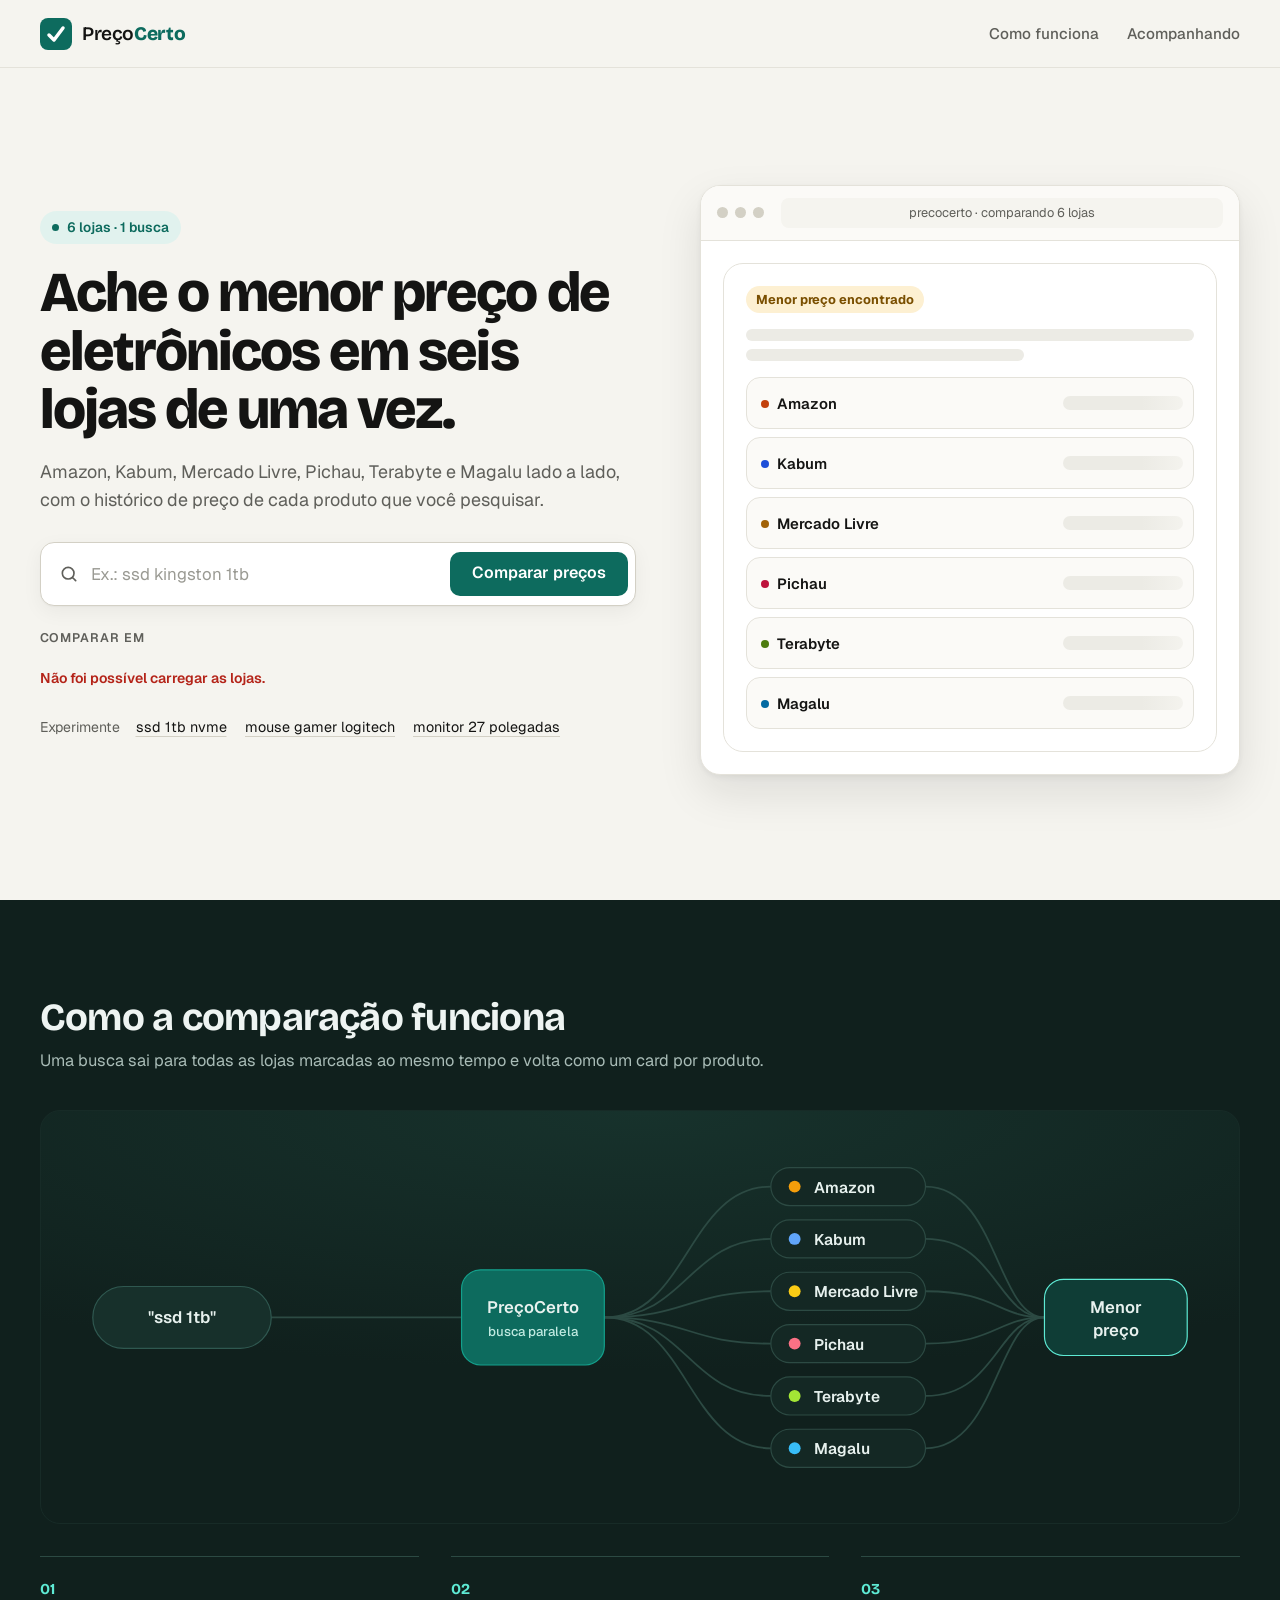
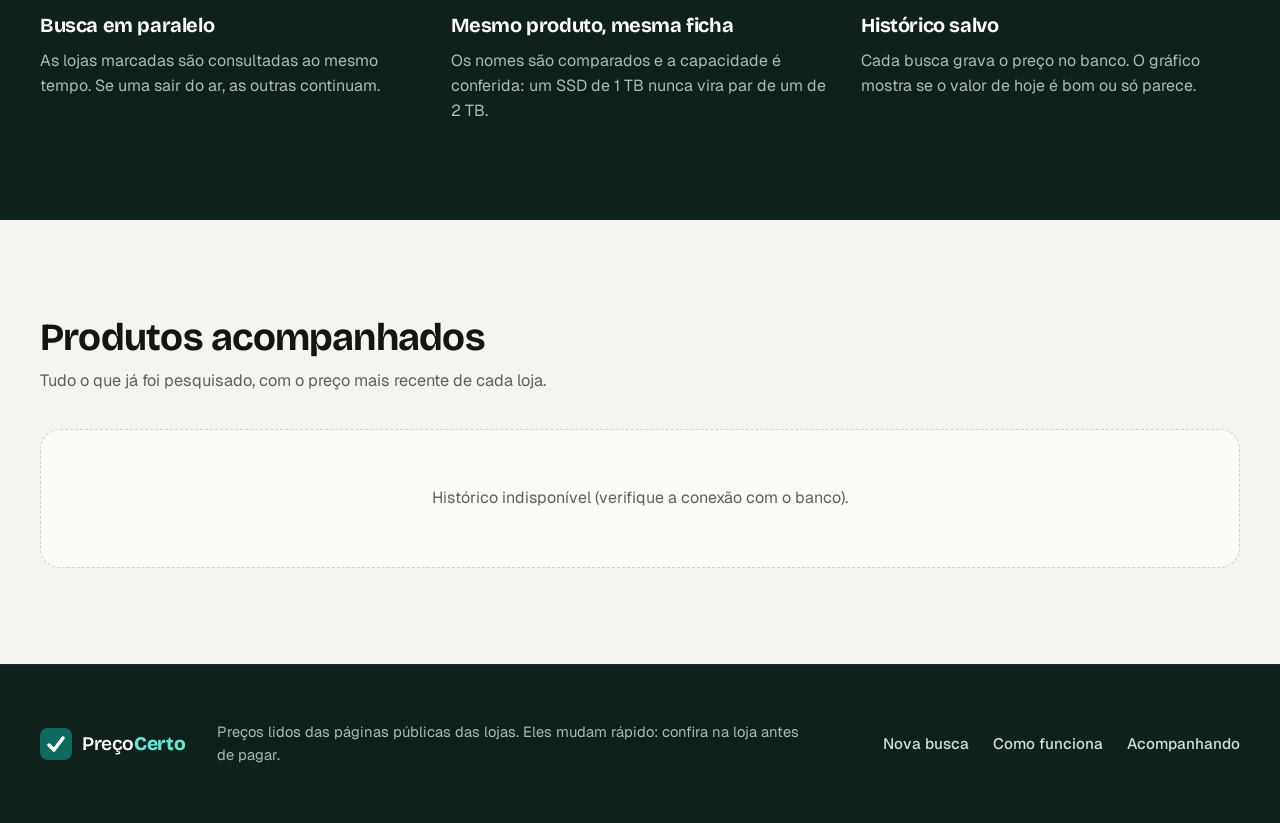
==== site/index.html @ adc8de3c "Comparador de preços Co-Authored-By: Claude Opus 5.5 <noreply@anthropic.com>" ====
<!DOCTYPE html>
<html lang="pt-BR" data-type="software">
<head>
  <meta charset="UTF-8">
  <meta name="viewport" content="width=device-width, initial-scale=1.0">
  <title>PreçoCerto · compare preços em 6 lojas de uma vez</title>
  <meta name="description" content="Busque um eletrônico uma vez e veja o preço na Amazon, Kabum, Mercado Livre, Pichau, Terabyte e Magalu lado a lado, com histórico.">
  <meta name="page-type" content="software">
  <meta name="site-kind" content="software">
  <meta name="theme-color" content="#f5f4ef">
  <meta property="og:title" content="PreçoCerto · compare preços em 6 lojas de uma vez">
  <meta property="og:description" content="Amazon, Kabum, Mercado Livre, Pichau, Terabyte e Magalu lado a lado.">
  <link rel="icon" href="data:image/svg+xml,%3Csvg xmlns='http://www.w3.org/2000/svg' viewBox='0 0 32 32'%3E%3Crect width='32' height='32' rx='8' fill='%230d6b5e'/%3E%3Cpath d='M9 17l5 5 9-12' stroke='white' stroke-width='3.5' fill='none' stroke-linecap='round' stroke-linejoin='round'/%3E%3C/svg%3E">
  <link rel="preconnect" href="https://fonts.googleapis.com">
  <link rel="preconnect" href="https://fonts.gstatic.com" crossorigin>
  <link href="https://fonts.googleapis.com/css2?family=Bricolage+Grotesque:opsz,wght@12..96,600;12..96,700;12..96,800&family=Geist:wght@400;500;600;700&display=swap" rel="stylesheet">
  <link rel="stylesheet" href="style.css">
</head>
<body>
  <a class="pular" href="#busca">Pular para a busca</a>

  <header class="topo">
    <div class="wrap topo__conteudo">
      <a href="/" class="logo" aria-label="PreçoCerto, início">
        <svg class="logo__marca" viewBox="0 0 32 32" aria-hidden="true"><rect width="32" height="32" rx="8"/><path d="M9 17l5 5 9-12"/></svg>
        <span>Preço<strong>Certo</strong></span>
      </a>
      <nav class="topo__nav" aria-label="Principal">
        <a href="#como-funciona">Como funciona</a>
        <a href="#acompanhando">Acompanhando</a>
      </nav>
    </div>
  </header>

  <main>
    <!-- ============================== HERO ============================== -->
    <section class="hero" id="busca" data-enter>
      <div class="wrap hero__grade">
        <div class="hero__texto">
          <p class="hero__tag">6 lojas · 1 busca</p>
          <h1>Ache o menor preço de eletrônicos em seis lojas de uma vez.</h1>
          <p class="hero__sub">
            Amazon, Kabum, Mercado Livre, Pichau, Terabyte e Magalu lado a lado,
            com o histórico de preço de cada produto que você pesquisar.
          </p>

          <form id="form-busca" class="busca" role="search">
            <label for="campo-busca" class="sr">O que você quer comprar?</label>
            <svg class="busca__icone" viewBox="0 0 24 24" aria-hidden="true"><circle cx="11" cy="11" r="7"/><path d="m20 20-3.5-3.5"/></svg>
            <input id="campo-busca" type="search" name="q" placeholder="Ex.: ssd kingston 1tb" minlength="2" required autocomplete="off">
            <button type="submit" class="btn btn--primario">Comparar preços</button>
          </form>

          <fieldset class="lojas">
            <legend>Comparar em <span id="contador-lojas"></span></legend>
            <div id="seletor-lojas" class="lojas__lista"></div>
            <p id="aviso-lojas" class="lojas__aviso" hidden>Escolha pelo menos duas lojas.</p>
          </fieldset>

          <div class="sugestoes" aria-label="Sugestões de busca">
            <span class="sugestoes__rotulo">Experimente</span>
            <button type="button" class="chip">ssd 1tb nvme</button>
            <button type="button" class="chip">mouse gamer logitech</button>
            <button type="button" class="chip">monitor 27 polegadas</button>
          </div>
        </div>

        <!-- A interface real do comparador. Se já houver produtos salvos,
             o app.js troca este exemplo pelo último produto pesquisado. -->
        <div class="janela" aria-hidden="true">
          <div class="janela__barra">
            <span></span><span></span><span></span>
            <p class="janela__url">precocerto · comparando 6 lojas</p>
          </div>
          <div id="vitrine" class="janela__corpo">
            <article class="card card--demo">
              <div class="card__topo"><span class="selo">Menor preço encontrado</span></div>
              <div class="demo-titulo"><i></i><i></i></div>
              <ul class="ofertas">
                <li class="oferta"><span class="loja loja--amazon">Amazon</span><i class="barra"></i></li>
                <li class="oferta"><span class="loja loja--kabum">Kabum</span><i class="barra"></i></li>
                <li class="oferta"><span class="loja loja--mercadolivre">Mercado Livre</span><i class="barra"></i></li>
                <li class="oferta"><span class="loja loja--pichau">Pichau</span><i class="barra"></i></li>
                <li class="oferta"><span class="loja loja--terabyte">Terabyte</span><i class="barra"></i></li>
                <li class="oferta"><span class="loja loja--magalu">Magalu</span><i class="barra"></i></li>
              </ul>
            </article>
          </div>
        </div>
      </div>
    </section>

    <!-- ============================ RESULTADOS =========================== -->
    <section id="resultados" class="secao" hidden>
      <div class="wrap">
        <div class="secao__cabecalho">
          <h2>Resultados da busca</h2>
          <p id="status" class="status" aria-live="polite"></p>
        </div>
        <div id="lista-resultados" class="grade"></div>
      </div>
    </section>

    <!-- =========================== COMO FUNCIONA ========================= -->
    <section id="como-funciona" class="secao secao--escura">
      <div class="wrap">
        <div class="secao__cabecalho">
          <h2>Como a comparação funciona</h2>
          <p class="status">Uma busca sai para todas as lojas marcadas ao mesmo tempo e volta como um card por produto.</p>
        </div>

        <div class="fluxo" aria-hidden="true">
          <svg viewBox="0 0 960 300" class="fluxo__svg">
            <defs>
              <linearGradient id="g-linha" x1="0" x2="1"><stop offset="0" stop-color="#2dd4bf" stop-opacity=".15"/><stop offset="1" stop-color="#2dd4bf" stop-opacity=".6"/></linearGradient>
            </defs>
            <!-- linhas: busca -> motor -> 6 lojas -> resultado -->
            <path class="fluxo__linha" d="M170 150 H330"/>
            <g class="fluxo__ramos">
              <path d="M450 150 C520 150 520 40 590 40"/>
              <path d="M450 150 C520 150 520 84 590 84"/>
              <path d="M450 150 C520 150 520 128 590 128"/>
              <path d="M450 150 C520 150 520 172 590 172"/>
              <path d="M450 150 C520 150 520 216 590 216"/>
              <path d="M450 150 C520 150 520 260 590 260"/>
              <path d="M720 40 C780 40 780 150 820 150"/>
              <path d="M720 84 C780 84 780 150 820 150"/>
              <path d="M720 128 C780 128 780 150 820 150"/>
              <path d="M720 172 C780 172 780 150 820 150"/>
              <path d="M720 216 C780 216 780 150 820 150"/>
              <path d="M720 260 C780 260 780 150 820 150"/>
            </g>
            <g class="fluxo__pulsos">
              <path class="p1" d="M170 150 H330"/>
              <path class="p2" d="M450 150 C520 150 520 40 590 40"/>
              <path class="p3" d="M450 150 C520 150 520 172 590 172"/>
              <path class="p4" d="M450 150 C520 150 520 260 590 260"/>
              <path class="p5" d="M720 128 C780 128 780 150 820 150"/>
              <path class="p6" d="M720 216 C780 216 780 150 820 150"/>
            </g>

            <g class="fluxo__no"><rect x="20" y="124" width="150" height="52" rx="26"/><text x="95" y="155">"ssd 1tb"</text></g>
            <g class="fluxo__no fluxo__no--motor"><rect x="330" y="110" width="120" height="80" rx="16"/><text x="390" y="146">PreçoCerto</text><text x="390" y="166" class="fluxo__mini">busca paralela</text></g>
            <g class="fluxo__loja" style="--c:#f59e0b"><rect x="590" y="24" width="130" height="32" rx="16"/><circle cx="610" cy="40" r="5"/><text x="626" y="45">Amazon</text></g>
            <g class="fluxo__loja" style="--c:#60a5fa"><rect x="590" y="68" width="130" height="32" rx="16"/><circle cx="610" cy="84" r="5"/><text x="626" y="89">Kabum</text></g>
            <g class="fluxo__loja" style="--c:#facc15"><rect x="590" y="112" width="130" height="32" rx="16"/><circle cx="610" cy="128" r="5"/><text x="626" y="133">Mercado Livre</text></g>
            <g class="fluxo__loja" style="--c:#fb7185"><rect x="590" y="156" width="130" height="32" rx="16"/><circle cx="610" cy="172" r="5"/><text x="626" y="177">Pichau</text></g>
            <g class="fluxo__loja" style="--c:#a3e635"><rect x="590" y="200" width="130" height="32" rx="16"/><circle cx="610" cy="216" r="5"/><text x="626" y="221">Terabyte</text></g>
            <g class="fluxo__loja" style="--c:#38bdf8"><rect x="590" y="244" width="130" height="32" rx="16"/><circle cx="610" cy="260" r="5"/><text x="626" y="265">Magalu</text></g>
            <g class="fluxo__no fluxo__no--fim"><rect x="820" y="118" width="120" height="64" rx="16"/><text x="880" y="146">Menor</text><text x="880" y="166">preço</text></g>
          </svg>
        </div>

        <!-- versão vertical do mesmo fluxo, para celular -->
        <div class="fluxo-m" aria-hidden="true">
          <span class="fluxo-m__no">"ssd 1tb"</span>
          <span class="fluxo-m__seta"></span>
          <span class="fluxo-m__no fluxo-m__no--motor">PreçoCerto · busca paralela</span>
          <span class="fluxo-m__seta"></span>
          <div class="fluxo-m__lojas">
            <span style="--c:#f59e0b">Amazon</span><span style="--c:#60a5fa">Kabum</span>
            <span style="--c:#facc15">Mercado Livre</span><span style="--c:#fb7185">Pichau</span>
            <span style="--c:#a3e635">Terabyte</span><span style="--c:#38bdf8">Magalu</span>
          </div>
          <span class="fluxo-m__seta"></span>
          <span class="fluxo-m__no fluxo-m__no--fim">Menor preço</span>
        </div>

        <ol class="passos">
          <li>
            <h3>Busca em paralelo</h3>
            <p>As lojas marcadas são consultadas ao mesmo tempo. Se uma sair do ar, as outras continuam.</p>
          </li>
          <li>
            <h3>Mesmo produto, mesma ficha</h3>
            <p>Os nomes são comparados e a capacidade é conferida: um SSD de 1&nbsp;TB nunca vira par de um de 2&nbsp;TB.</p>
          </li>
          <li>
            <h3>Histórico salvo</h3>
            <p>Cada busca grava o preço no banco. O gráfico mostra se o valor de hoje é bom ou só parece.</p>
          </li>
        </ol>
      </div>
    </section>

    <!-- ============================ ACOMPANHANDO ========================= -->
    <section id="acompanhando" class="secao">
      <div class="wrap">
        <div class="secao__cabecalho">
          <h2>Produtos acompanhados</h2>
          <p class="status">Tudo o que já foi pesquisado, com o preço mais recente de cada loja.</p>
        </div>
        <div id="lista-acompanhando" class="grade"></div>
      </div>
    </section>
  </main>

  <footer class="rodape">
    <div class="wrap rodape__conteudo">
      <a href="/" class="logo logo--claro" aria-label="PreçoCerto, início">
        <svg class="logo__marca" viewBox="0 0 32 32" aria-hidden="true"><rect width="32" height="32" rx="8"/><path d="M9 17l5 5 9-12"/></svg>
        <span>Preço<strong>Certo</strong></span>
      </a>
      <p>Preços lidos das páginas públicas das lojas. Eles mudam rápido: confira na loja antes de pagar.</p>
      <nav class="rodape__links" aria-label="Rodapé">
        <a href="#busca">Nova busca</a>
        <a href="#como-funciona">Como funciona</a>
        <a href="#acompanhando">Acompanhando</a>
      </nav>
    </div>
  </footer>

  <dialog id="modal-historico" class="modal" aria-labelledby="modal-titulo">
    <div class="modal__cabecalho">
      <h2 id="modal-titulo">Histórico de preços</h2>
      <button class="modal__fechar" aria-label="Fechar histórico" data-fechar>×</button>
    </div>
    <div id="grafico" class="grafico"></div>
  </dialog>

  <script src="app.js"></script>
</body>
</html>
---- site/style.css ----
/* =====================================================================
   PreçoCerto · estilos
   Tipo: software · fundo claro quente, uma faixa escura, raio suave
   ===================================================================== */
:root {
  --fundo: #f5f4ef;
  --superficie: #ffffff;
  --superficie-2: #fbfaf7;
  --texto: #141413;
  --texto-suave: #5f5f5a;
  --borda: #e4e2da;
  --borda-forte: #d3d0c5;

  --primaria: #0d6b5e;
  --primaria-escura: #09534a;
  --primaria-clara: #e1f2ee;
  --escuro: #10201d;
  --escuro-2: #172b27;

  /* cor de cada loja (bolinha, gráfico e seletor) */
  --amazon: #c2410c;
  --kabum: #1d4ed8;
  --mercadolivre: #a16207;
  --pichau: #be123c;
  --terabyte: #4d7c0f;
  --magalu: #0369a1;

  --fonte-titulo: "Bricolage Grotesque", "Geist", system-ui, sans-serif;
  --fonte: "Geist", system-ui, -apple-system, "Segoe UI", sans-serif;

  --r-sm: 10px;
  --r: 14px;
  --r-lg: 20px;
  --sombra: 0 1px 2px rgba(20, 20, 19, .04), 0 6px 20px rgba(20, 20, 19, .05);
  --sombra-alta: 0 2px 6px rgba(20, 20, 19, .06), 0 18px 44px rgba(20, 20, 19, .10);
  --topo: 68px;
  --curva: cubic-bezier(.2, .7, .2, 1);
}

*, *::before, *::after { box-sizing: border-box; }
html { scroll-behavior: smooth; scroll-padding-top: calc(var(--topo) + 16px); }
body {
  margin: 0;
  font-family: var(--fonte);
  font-size: 16px;
  line-height: 1.55;
  background: var(--fundo);
  color: var(--texto);
  -webkit-font-smoothing: antialiased;
}
a { color: inherit; }
h1, h2, h3 { font-family: var(--fonte-titulo); letter-spacing: -.02em; margin: 0; }
.wrap { width: min(1200px, 100% - 48px); margin-inline: auto; }
.sr { position: absolute; width: 1px; height: 1px; overflow: hidden; clip: rect(0 0 0 0); white-space: nowrap; }

.pular {
  position: fixed; left: 16px; top: 12px; z-index: 50; transform: translateY(-200%); transition: transform .2s;
  padding: 10px 16px; border-radius: var(--r-sm);
  background: var(--texto); color: #fff; font-weight: 600; text-decoration: none;
}
.pular:focus-visible { transform: none; }
:focus-visible { outline: 3px solid color-mix(in srgb, var(--primaria) 45%, transparent); outline-offset: 3px; }

/* ================================ Topo ================================ */
.topo {
  position: sticky; top: 0; z-index: 20; height: var(--topo);
  background: color-mix(in srgb, var(--fundo) 86%, transparent);
  backdrop-filter: saturate(1.4) blur(12px);
  border-bottom: 1px solid var(--borda);
}
.topo__conteudo { display: flex; align-items: center; justify-content: space-between; height: 100%; }
.logo { display: inline-flex; align-items: center; gap: 10px; text-decoration: none; font-family: var(--fonte-titulo); font-size: 1.2rem; font-weight: 600; letter-spacing: -.02em; }
.logo strong { color: var(--primaria); font-weight: 800; }
.logo__marca { width: 32px; height: 32px; }
.logo__marca rect { fill: var(--primaria); }
.logo__marca path { fill: none; stroke: #fff; stroke-width: 3.5; stroke-linecap: round; stroke-linejoin: round; }
.logo--claro strong { color: #5eead4; }

.topo__nav { display: flex; gap: 28px; }
.topo__nav a, .rodape__links a {
  position: relative; text-decoration: none; font-weight: 500; font-size: .95rem; color: var(--texto-suave);
  padding: 10px 0; transition: color .2s;
}
.topo__nav a::after, .rodape__links a::after {
  content: ""; position: absolute; left: 0; right: 0; bottom: 4px; height: 1.5px;
  background: currentColor; transform: scaleX(0); transform-origin: left; transition: transform .25s var(--curva);
}
.topo__nav a:hover, .rodape__links a:hover { color: var(--texto); }
.topo__nav a:hover::after, .rodape__links a:hover::after { transform: scaleX(1); }

/* ================================ Hero ================================ */
.hero {
  min-height: calc(100svh - var(--topo));
  display: flex; align-items: center;
  padding: 48px 0 56px;
}
.hero__grade { display: grid; grid-template-columns: 1.05fr .95fr; gap: 64px; align-items: center; }
.hero__tag {
  display: inline-flex; align-items: center; gap: 8px; margin: 0 0 20px;
  padding: 6px 12px; border-radius: 999px;
  background: var(--primaria-clara); color: var(--primaria);
  font-weight: 600; font-size: .85rem;
}
.hero__tag::before { content: ""; width: 7px; height: 7px; border-radius: 50%; background: currentColor; }
.hero h1 { font-size: clamp(2.3rem, 4.4vw, 3.7rem); line-height: 1.04; font-weight: 800; letter-spacing: -.035em; }
.hero__sub { margin: 18px 0 28px; max-width: 34em; font-size: 1.12rem; color: var(--texto-suave); }

/* entrada única ao carregar */
[data-enter] .hero__texto > *, [data-enter] .janela {
  animation: entrar .7s var(--curva) both;
}
[data-enter] .hero__texto > :nth-child(2) { animation-delay: .06s; }
[data-enter] .hero__texto > :nth-child(3) { animation-delay: .12s; }
[data-enter] .hero__texto > :nth-child(4) { animation-delay: .18s; }
[data-enter] .hero__texto > :nth-child(5) { animation-delay: .24s; }
[data-enter] .hero__texto > :nth-child(6) { animation-delay: .30s; }
[data-enter] .janela { animation-delay: .2s; animation-duration: .9s; }
@keyframes entrar { from { opacity: 0; transform: translateY(14px); } }

/* ================================ Busca =============================== */
.busca {
  display: flex; align-items: center; gap: 8px;
  padding: 7px 7px 7px 18px;
  background: var(--superficie);
  border: 1px solid var(--borda-forte); border-radius: var(--r);
  box-shadow: var(--sombra);
  transition: border-color .2s, box-shadow .2s;
}
.busca:focus-within { border-color: var(--primaria); box-shadow: 0 0 0 4px var(--primaria-clara), var(--sombra); }
.busca__icone { width: 20px; height: 20px; flex: none; fill: none; stroke: var(--texto-suave); stroke-width: 2; stroke-linecap: round; }
.busca input { flex: 1; min-width: 0; border: 0; outline: 0; background: transparent; font: inherit; font-size: 1.05rem; padding: 11px 4px; color: var(--texto); }
.busca input::placeholder { color: #9a9a93; }

/* ============================ Seletor de lojas ======================== */
.lojas { border: 0; margin: 22px 0 0; padding: 0; }
.lojas legend { padding: 0; margin-bottom: 10px; font-size: .78rem; font-weight: 600; letter-spacing: .08em; text-transform: uppercase; color: var(--texto-suave); }
.lojas__lista { display: flex; flex-wrap: wrap; gap: 8px; }
.lojas__aviso { margin: 10px 0 0; color: #b42318; font-size: .88rem; font-weight: 600; }

.loja--amazon, .opcao-loja--amazon { --cor: var(--amazon); }
.loja--kabum, .opcao-loja--kabum { --cor: var(--kabum); }
.loja--mercadolivre, .opcao-loja--mercadolivre { --cor: var(--mercadolivre); }
.loja--pichau, .opcao-loja--pichau { --cor: var(--pichau); }
.loja--terabyte, .opcao-loja--terabyte { --cor: var(--terabyte); }
.loja--magalu, .opcao-loja--magalu { --cor: var(--magalu); }

.opcao-loja { position: relative; }
.opcao-loja input { position: absolute; opacity: 0; pointer-events: none; }
.opcao-loja span {
  display: inline-flex; align-items: center; gap: 8px; min-height: 44px; cursor: pointer; user-select: none;
  padding: 0 14px; border-radius: 999px;
  background: var(--superficie); border: 1.5px solid var(--borda);
  font-weight: 600; font-size: .92rem; color: var(--texto-suave);
  transition: border-color .15s, color .15s, transform .15s var(--curva);
}
.opcao-loja span::before {
  content: ""; width: 10px; height: 10px; border-radius: 50%;
  border: 2px solid var(--cor); transition: background .15s;
}
.opcao-loja span:hover { border-color: var(--cor); transform: translateY(-1px); }
.opcao-loja span:active { transform: scale(.97); }
.opcao-loja input:checked + span { border-color: var(--cor); color: var(--texto); }
.opcao-loja input:checked + span::before { background: var(--cor); }
.opcao-loja input:focus-visible + span { outline: 3px solid color-mix(in srgb, var(--cor) 35%, transparent); outline-offset: 2px; }

.sugestoes { display: flex; flex-wrap: wrap; align-items: center; gap: 4px 14px; margin-top: 16px; }
.sugestoes__rotulo { font-size: .88rem; color: var(--texto-suave); }
.chip {
  font: inherit; font-size: .9rem; cursor: pointer; min-height: 44px; padding: 0 2px;
  border: 0; background: none; color: var(--texto);
  text-decoration: underline; text-decoration-color: var(--borda-forte); text-underline-offset: 4px;
  transition: text-decoration-color .2s, color .2s;
}
.chip:hover { color: var(--primaria); text-decoration-color: currentColor; }

/* =============================== Janela =============================== */
.janela {
  background: var(--superficie);
  border: 1px solid var(--borda); border-radius: var(--r-lg);
  box-shadow: var(--sombra-alta);
  overflow: hidden;
}
.janela__barra {
  display: flex; align-items: center; gap: 7px; padding: 12px 16px;
  border-bottom: 1px solid var(--borda); background: var(--superficie-2);
}
.janela__barra > span { width: 11px; height: 11px; border-radius: 50%; background: var(--borda-forte); }
.janela__url {
  margin: 0 0 0 10px; flex: 1; text-align: center; font-size: .8rem; color: var(--texto-suave);
  padding: 5px 10px; border-radius: 8px; background: var(--fundo);
}
.janela__corpo { padding: 22px; }
.janela__corpo .card { box-shadow: none; border-color: var(--borda); animation: none; }
.janela__corpo .card:hover { transform: none; box-shadow: none; }

/* card de exemplo: barras no lugar dos preços, destaque passeando */
.demo-titulo { display: grid; gap: 8px; }
.demo-titulo i { display: block; height: 12px; border-radius: 6px; background: #ecebe5; }
.demo-titulo i:last-child { width: 62%; }
.card--demo .oferta { grid-template-columns: 1fr 120px; min-height: 52px; animation: destaque 3.6s infinite; }
.card--demo .barra { display: block; height: 14px; border-radius: 7px; background: linear-gradient(90deg, #ecebe5 30%, #f6f5f0 50%, #ecebe5 70%); background-size: 220% 100%; animation: brilho 1.8s linear infinite; }
.card--demo .oferta:nth-child(1) { animation-delay: 0s; }
.card--demo .oferta:nth-child(2) { animation-delay: .6s; }
.card--demo .oferta:nth-child(3) { animation-delay: 1.2s; }
.card--demo .oferta:nth-child(4) { animation-delay: 1.8s; }
.card--demo .oferta:nth-child(5) { animation-delay: 2.4s; }
.card--demo .oferta:nth-child(6) { animation-delay: 3s; }
@keyframes destaque {
  0%, 12% { border-color: var(--primaria); background: var(--primaria-clara); }
  20%, 100% { border-color: var(--borda); background: var(--superficie-2); }
}

/* ================================ Botões ============================== */
.btn {
  display: inline-flex; align-items: center; justify-content: center; gap: 6px; min-height: 44px;
  font: inherit; font-weight: 600; cursor: pointer; text-decoration: none; white-space: nowrap;
  border: 0; border-radius: var(--r-sm);
  transition: background .18s, transform .18s var(--curva), box-shadow .18s;
}
.btn:hover { transform: translateY(-1px); }
.btn:active { transform: translateY(0) scale(.97); }
.btn--primario { background: var(--primaria); color: #fff; padding: 0 22px; }
.btn--primario:hover { background: var(--primaria-escura); box-shadow: 0 6px 16px color-mix(in srgb, var(--primaria) 30%, transparent); }
.btn--primario:disabled { opacity: .65; cursor: wait; transform: none; }
.btn--comprar { padding: 0 16px; font-size: .9rem; background: var(--texto); color: #fff; }
.btn--comprar:hover { background: #33332f; }
.btn--secundario { padding: 0 16px; font-size: .9rem; background: transparent; color: var(--texto); border: 1px solid var(--borda-forte); }
.btn--secundario:hover { border-color: var(--texto); }

/* ================================ Seções ============================== */
.secao { padding: 96px 0; }
.secao__cabecalho { margin-bottom: 36px; max-width: 46em; }
.secao h2 { font-size: clamp(1.8rem, 3vw, 2.5rem); line-height: 1.1; font-weight: 700; }
.status { margin: 10px 0 0; color: var(--texto-suave); font-size: 1.02rem; }
.grade { display: grid; grid-template-columns: repeat(3, minmax(0, 1fr)); gap: 20px; }

/* ============================ Faixa escura ============================ */
.secao--escura { background: var(--escuro); color: #eef4f2; }
.secao--escura .status { color: #a9bcb7; }

.fluxo {
  border: 1px solid var(--escuro-2); border-radius: var(--r-lg);
  background: radial-gradient(120% 90% at 50% 0%, #17322c 0%, var(--escuro) 70%);
  padding: 28px;
}
.fluxo__svg { display: block; width: 100%; height: auto; }
.fluxo__svg text { font-family: var(--fonte); font-size: 14px; font-weight: 600; fill: #e7f1ee; text-anchor: middle; }
.fluxo__linha, .fluxo__ramos path { fill: none; stroke: #2c4a43; stroke-width: 1.5; }
.fluxo__pulsos path {
  fill: none; stroke: #5eead4; stroke-width: 2.5; stroke-linecap: round;
  stroke-dasharray: 18 400; stroke-dashoffset: 18; animation: pulso 3s linear infinite;
}
.fluxo__pulsos .p2 { animation-delay: .5s; } .fluxo__pulsos .p3 { animation-delay: .9s; }
.fluxo__pulsos .p4 { animation-delay: 1.3s; } .fluxo__pulsos .p5 { animation-delay: 1.8s; }
.fluxo__pulsos .p6 { animation-delay: 2.2s; }
@keyframes pulso { to { stroke-dashoffset: -400; } }
.fluxo__no rect { fill: #17302b; stroke: #2f5850; }
.fluxo__no--motor rect { fill: var(--primaria); stroke: #14a08c; }
.fluxo__no--fim rect { fill: #0f3d36; stroke: #5eead4; }
.fluxo__mini { font-size: 11px !important; font-weight: 500 !important; fill: #bfe9e0 !important; }
.fluxo__loja rect { fill: #142824; stroke: #2c4a43; }
.fluxo__loja circle { fill: var(--c); }
.fluxo__loja text { text-anchor: start; font-size: 13px; }

.passos { list-style: none; margin: 32px 0 0; padding: 0; display: grid; grid-template-columns: repeat(3, 1fr); gap: 32px; counter-reset: passo; }
.passos li { counter-increment: passo; border-top: 1px solid #2c4a43; padding-top: 20px; }
.passos li::before { content: "0" counter(passo); font-family: var(--fonte-titulo); font-weight: 700; color: #5eead4; font-size: .95rem; }
.passos h3 { font-size: 1.25rem; margin: 8px 0 8px; color: #fff; }
.passos p { margin: 0; color: #a9bcb7; }

.fluxo-m { display: none; }
.fluxo-m__no {
  display: block; text-align: center; padding: 12px 16px; border-radius: 999px;
  background: #17302b; border: 1px solid #2f5850; color: #e7f1ee; font-weight: 600;
}
.fluxo-m__no--motor { border-radius: var(--r); background: var(--primaria); border-color: #14a08c; }
.fluxo-m__no--fim { border-color: #5eead4; background: #0f3d36; }
.fluxo-m__seta { position: relative; display: block; height: 28px; overflow: hidden; }
.fluxo-m__seta::before { content: ""; position: absolute; left: 50%; top: 0; bottom: 0; width: 1.5px; background: #2c4a43; }
.fluxo-m__seta::after {
  content: ""; position: absolute; left: calc(50% - 1px); top: -10px; width: 3.5px; height: 10px; border-radius: 2px;
  background: #5eead4; animation: desce 1.6s linear infinite;
}
@keyframes desce { to { transform: translateY(40px); } }
.fluxo-m__lojas { display: grid; grid-template-columns: 1fr 1fr; gap: 8px; }
.fluxo-m__lojas span {
  display: flex; align-items: center; gap: 8px; padding: 9px 12px; border-radius: 999px;
  background: #142824; border: 1px solid #2c4a43; color: #e7f1ee; font-size: .88rem; font-weight: 600;
}
.fluxo-m__lojas span::before { content: ""; width: 8px; height: 8px; border-radius: 50%; background: var(--c); }

/* ================================ Card ================================ */
.card {
  display: flex; flex-direction: column; gap: 16px;
  padding: 22px; border-radius: var(--r-lg);
  background: var(--superficie); border: 1px solid var(--borda);
  box-shadow: var(--sombra);
  transition: box-shadow .25s var(--curva), transform .25s var(--curva);
}
.grade .card:hover { box-shadow: var(--sombra-alta); transform: translateY(-2px); }

.card__topo { display: flex; justify-content: space-between; align-items: center; gap: 8px; min-height: 26px; }
.selo { padding: 4px 10px; border-radius: 999px; background: #fdf0d2; color: #7a4f00; font-size: .8rem; font-weight: 700; white-space: nowrap; }
.selo--igual { background: #efeee9; color: var(--texto-suave); }
.similar { font-size: .78rem; color: var(--texto-suave); text-align: right; }

.card__titulo {
  margin: 0; font-family: var(--fonte); font-size: 1.05rem; font-weight: 600; line-height: 1.4; letter-spacing: -.01em;
  display: -webkit-box; -webkit-line-clamp: 2; -webkit-box-orient: vertical; overflow: hidden;
}

.ofertas { list-style: none; margin: 0; padding: 0; display: grid; gap: 8px; }
.oferta {
  display: grid; grid-template-columns: 1fr auto auto; align-items: center; gap: 12px;
  padding: 10px 10px 10px 14px; border-radius: var(--r);
  border: 1px solid var(--borda); background: var(--superficie-2);
  transition: border-color .2s;
}
.oferta:hover { border-color: var(--borda-forte); }
.oferta--melhor { border-color: var(--primaria); background: var(--primaria-clara); }
.oferta--melhor .btn--comprar { background: var(--primaria); }
.oferta--melhor .btn--comprar:hover { background: var(--primaria-escura); }

.loja { display: flex; flex-direction: column; font-weight: 600; font-size: .93rem; color: var(--texto); line-height: 1.3; }
.loja::before { content: none; }
.loja { padding-left: 16px; position: relative; }
.loja::after {
  content: ""; position: absolute; left: 0; top: .42em; width: 8px; height: 8px; border-radius: 50%;
  background: var(--cor, var(--texto-suave));
}
.loja small { color: var(--texto-suave); font-weight: 500; font-size: .76rem; }

.preco { font-size: 1.12rem; font-weight: 700; letter-spacing: -.02em; white-space: nowrap; font-variant-numeric: tabular-nums; }

.card__rodape { display: flex; justify-content: space-between; align-items: center; gap: 12px; margin-top: auto; }
.minimo { font-size: .85rem; color: var(--texto-suave); }

/* ============================ Carregamento ============================ */
.esqueleto { height: 300px; border-radius: var(--r-lg); background: linear-gradient(90deg, #ebeae4 25%, #f4f3ee 50%, #ebeae4 75%); background-size: 200% 100%; animation: brilho 1.4s infinite linear; }
.vazio {
  grid-column: 1 / -1; text-align: center; padding: 56px 24px;
  border: 1px dashed var(--borda-forte); border-radius: var(--r-lg); color: var(--texto-suave);
  background: var(--superficie-2);
}
@keyframes brilho { from { background-position: 100% 0; } to { background-position: -100% 0; } }

/* ================================ Modal =============================== */
.modal { width: min(680px, 100% - 32px); padding: 24px; border: 0; border-radius: var(--r-lg); box-shadow: var(--sombra-alta); }
.modal::backdrop { background: rgba(16, 32, 29, .5); backdrop-filter: blur(3px); }
.modal__cabecalho { display: flex; justify-content: space-between; align-items: start; gap: 16px; margin-bottom: 14px; }
.modal h2 { font-family: var(--fonte); font-size: 1.05rem; font-weight: 600; letter-spacing: -.01em; }
.modal__fechar { border: 0; background: #efeee9; width: 44px; height: 44px; border-radius: 50%; font-size: 1.4rem; cursor: pointer; flex: none; transition: background .2s; }
.modal__fechar:hover { background: #e2e0d8; }
.grafico svg { width: 100%; height: auto; display: block; }
.grafico .eixo { font-size: 11px; fill: var(--texto-suave); font-family: var(--fonte); }
.grafico .grade-linha { stroke: var(--borda); }
.legenda { display: flex; flex-wrap: wrap; gap: 6px 18px; margin-top: 10px; font-size: .88rem; font-weight: 600; }

/* =============================== Rodapé =============================== */
.rodape { background: var(--escuro); color: #a9bcb7; padding: 56px 0; border-top: 1px solid var(--escuro-2); }
.rodape__conteudo { display: grid; grid-template-columns: auto 1fr auto; align-items: center; gap: 32px; }
.rodape .logo { color: #fff; }
.rodape p { margin: 0; font-size: .92rem; max-width: 40em; }
.rodape__links { display: flex; gap: 24px; }
.rodape__links a { color: #cfe0db; }
.rodape__links a:hover { color: #fff; }

/* ============================= Responsivo ============================= */
@media (max-width: 1080px) {
  .hero__grade { gap: 40px; }
  .grade { grid-template-columns: repeat(2, minmax(0, 1fr)); }
}
@media (max-width: 900px) {
  .hero { min-height: auto; padding: 40px 0 64px; }
  .hero__grade { grid-template-columns: 1fr; }
  .rodape__conteudo { grid-template-columns: 1fr; gap: 18px; }
  .passos { grid-template-columns: 1fr; gap: 20px; }
}
@media (max-width: 640px) {
  .wrap { width: calc(100% - 32px); }
  .topo__nav { display: none; }
  .secao { padding: 64px 0; }
  .busca { flex-wrap: wrap; padding: 6px 6px 6px 14px; }
  .busca input { flex-basis: calc(100% - 40px); }
  .busca .btn { width: 100%; }
  .grade { grid-template-columns: 1fr; }
  .oferta { grid-template-columns: 1fr auto; }
  .oferta .btn--comprar { grid-column: 1 / -1; }
  .card--demo .oferta { grid-template-columns: 1fr 90px; }
  .fluxo { display: none; }
  .fluxo-m { display: block; }
  /* no topo, a janela mostra só as 3 lojas mais baratas, com botão na linha */
  .janela__corpo { padding: 14px; }
  .janela .oferta:nth-child(n+4) { display: none; }
  .janela .oferta { grid-template-columns: 1fr auto auto; }
  .janela .oferta .btn--comprar { grid-column: auto; padding: 0 12px; }
  .janela .similar { display: none; }
  .janela .card { padding: 16px; }
  .janela .oferta { gap: 8px; padding-left: 12px; }
  .janela .preco { font-size: 1rem; }
  .rodape__links { flex-wrap: wrap; gap: 4px 20px; }
}

/* Movimento reduzido: tudo parado, nada escondido */
@media (prefers-reduced-motion: reduce) {
  *, *::before, *::after { animation: none !important; transition: none !important; scroll-behavior: auto !important; }
}

/* telas bem estreitas: na janela do topo o botão desce para a linha de baixo */
@media (max-width: 380px) {
  .janela .oferta { grid-template-columns: 1fr auto; }
  .janela .oferta .btn--comprar { grid-column: 1 / -1; }
}
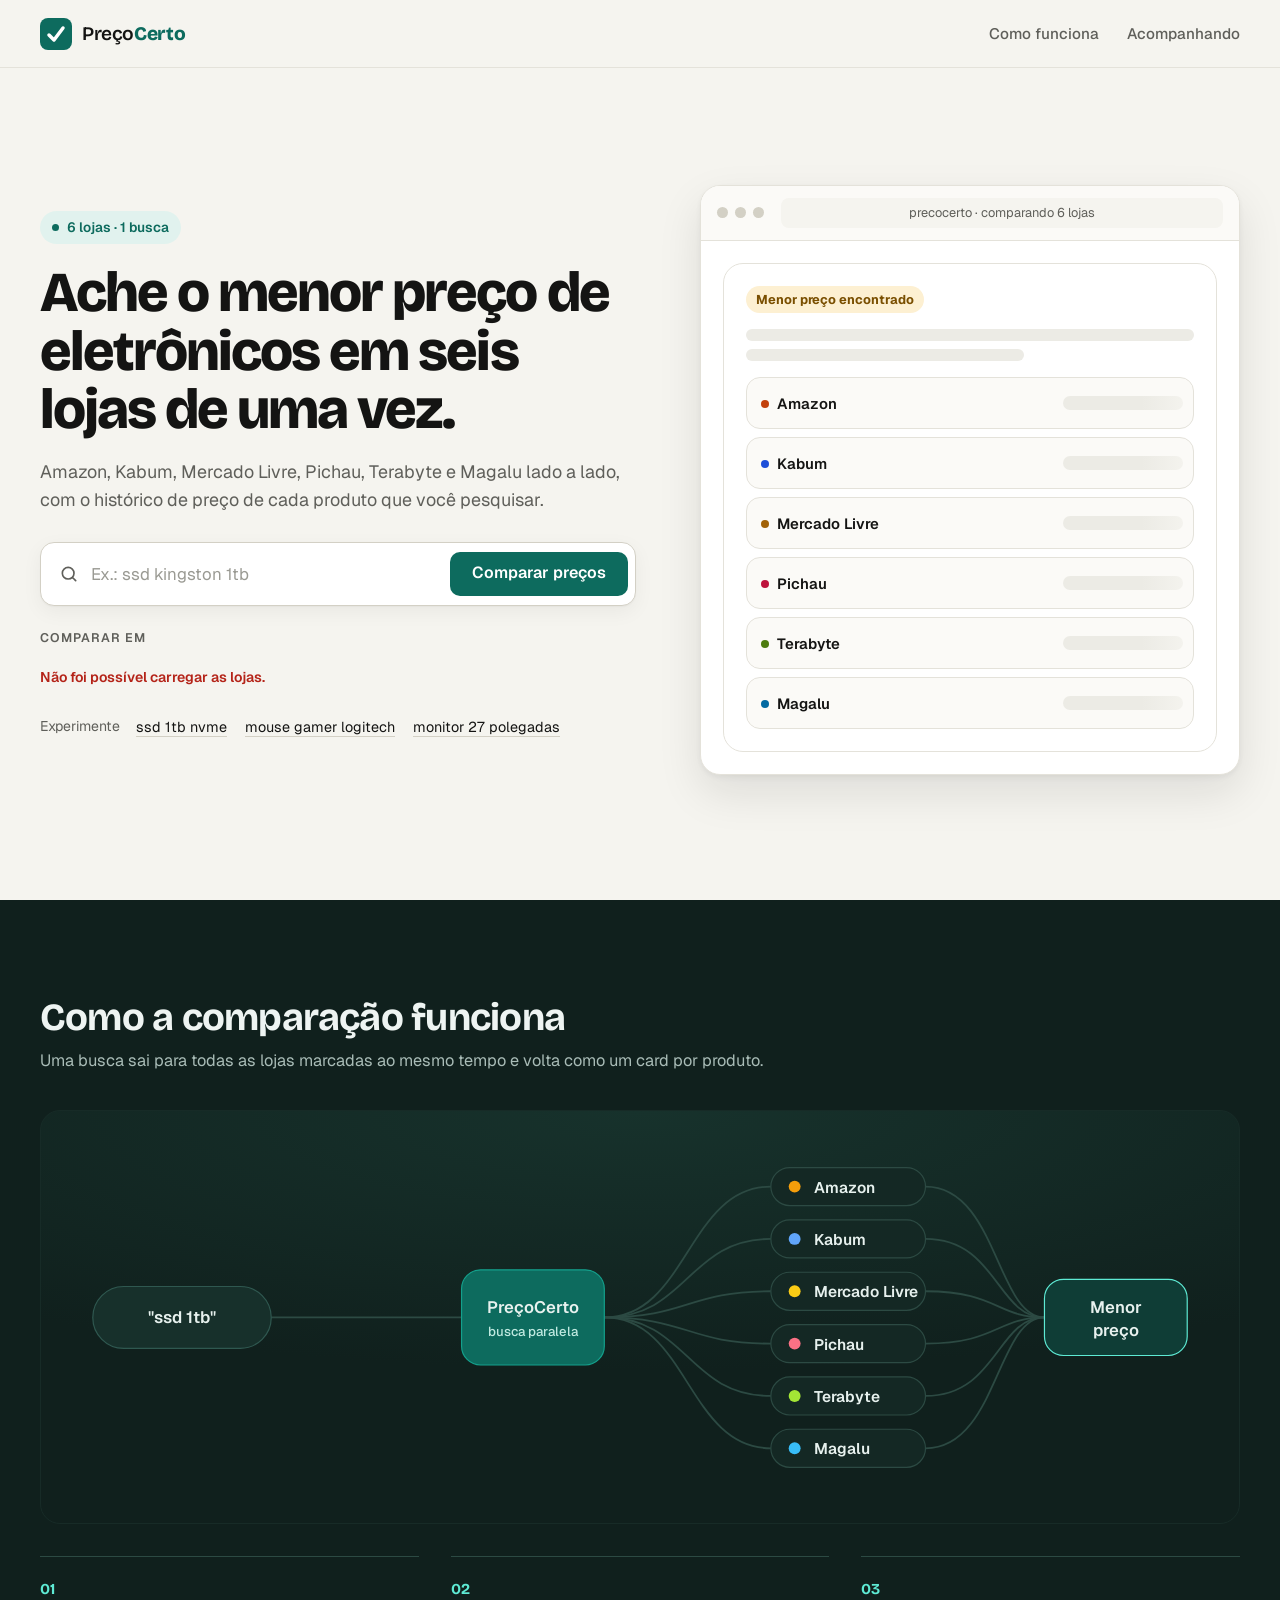
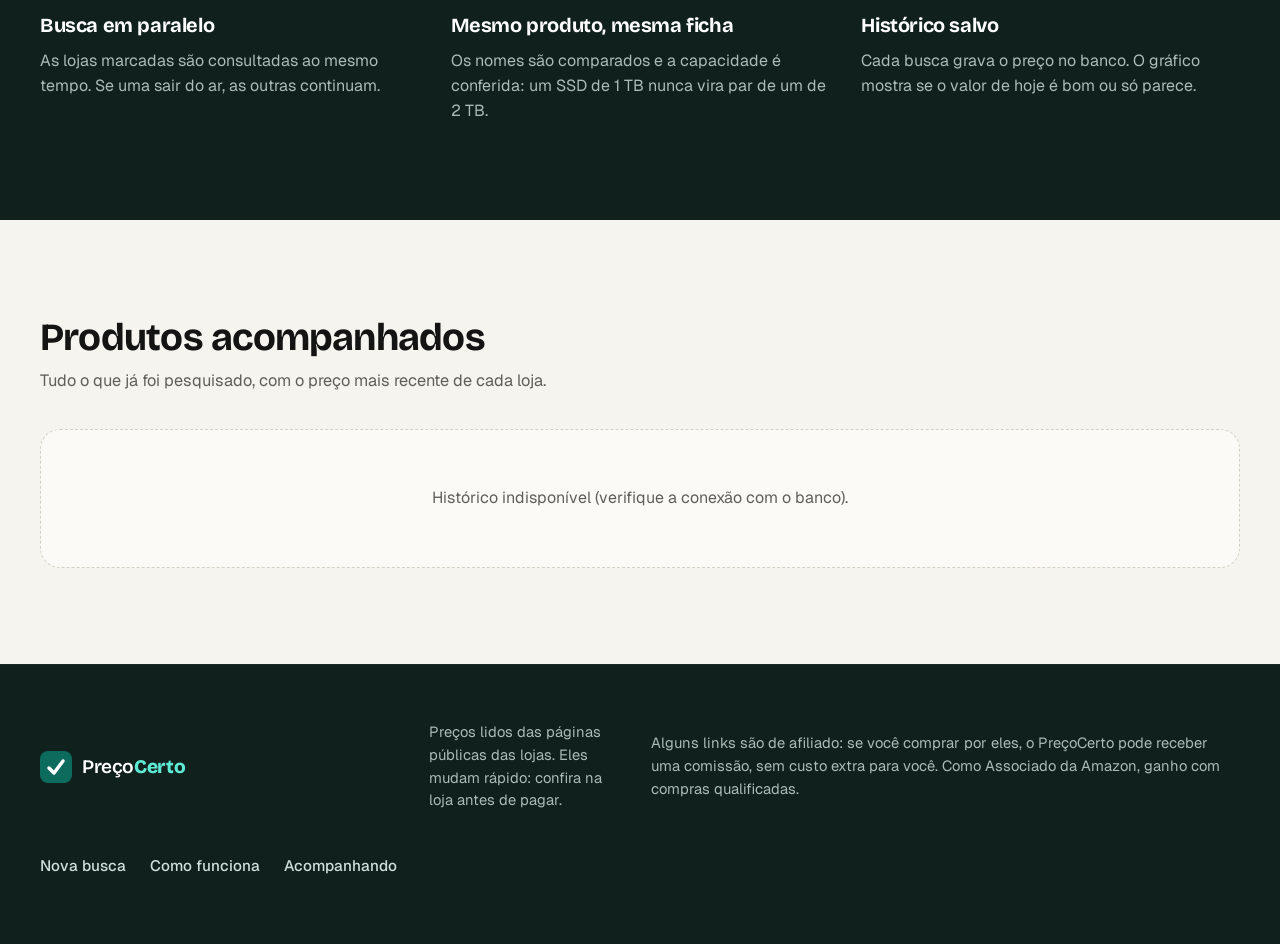
==== commit 9fa71d6e: "Links da Amazon com ID de Associado (AMAZON_TAG) e aviso de afiliado Co-Authored-By: Claude Opus 5.5" ====
--- a/site/index.html
+++ b/site/index.html
@@ -202,6 +202,7 @@
         <span>Preço<strong>Certo</strong></span>
       </a>
       <p>Preços lidos das páginas públicas das lojas. Eles mudam rápido: confira na loja antes de pagar.</p>
+      <p>Alguns links são de afiliado: se você comprar por eles, o PreçoCerto pode receber uma comissão, sem custo extra para você. Como Associado da Amazon, ganho com compras qualificadas.</p>
       <nav class="rodape__links" aria-label="Rodapé">
         <a href="#busca">Nova busca</a>
         <a href="#como-funciona">Como funciona</a>
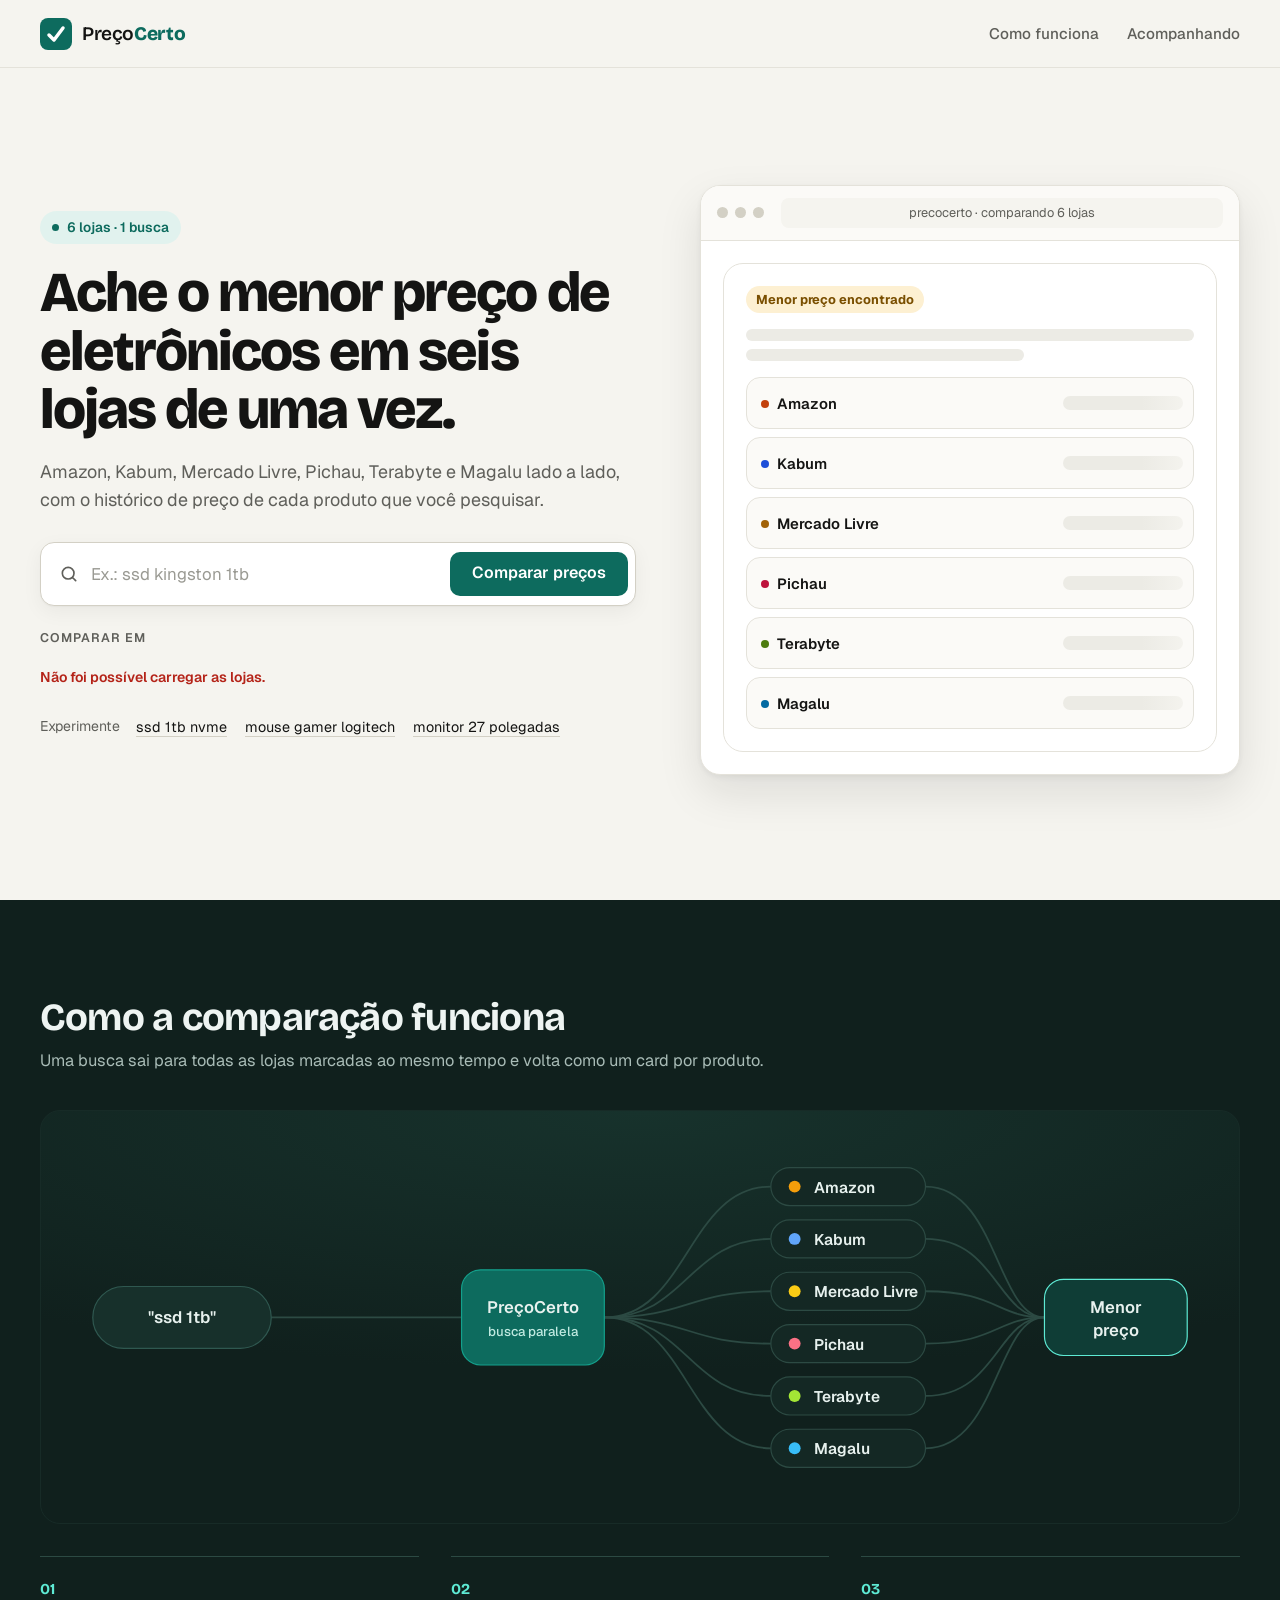
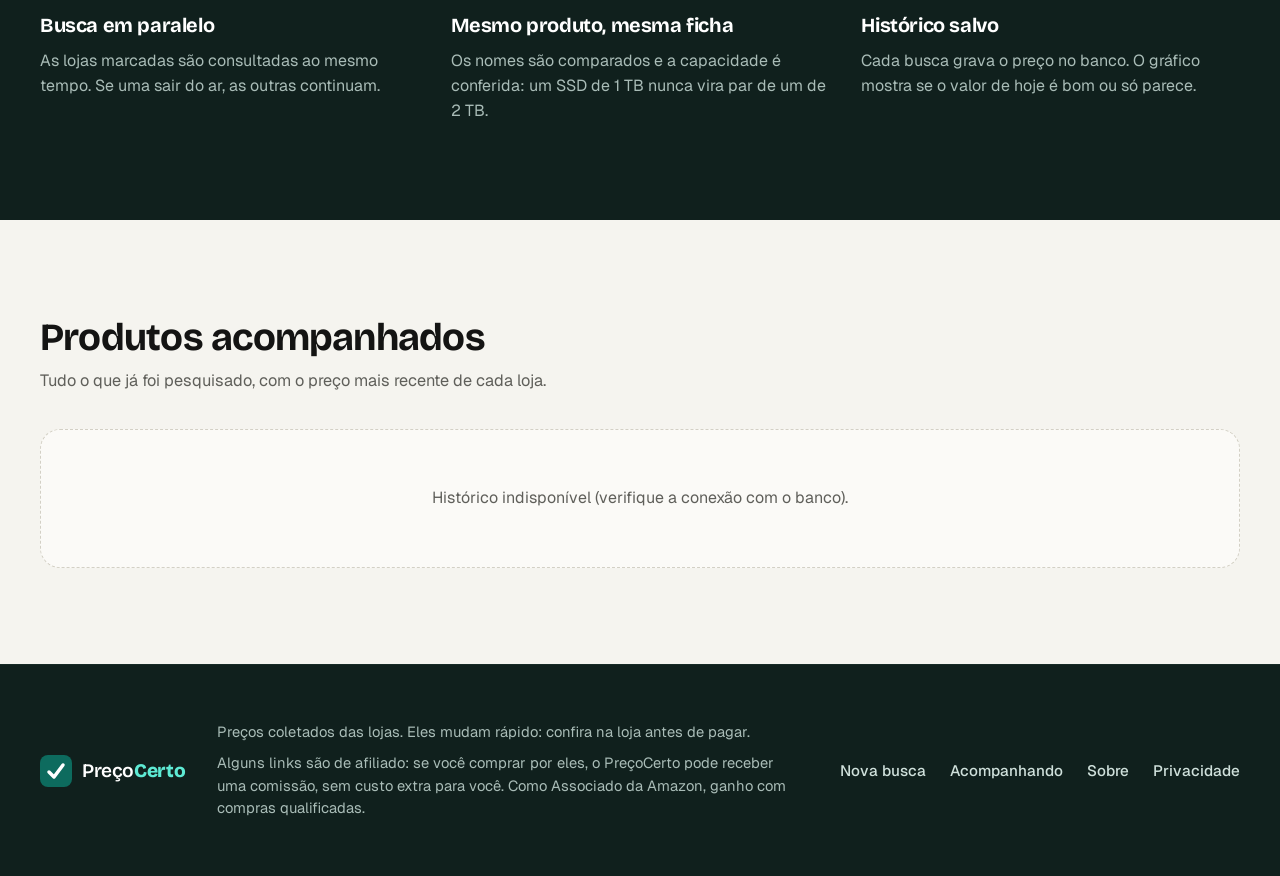
==== commit 29f8715f: "Páginas Sobre e Política de privacidade; rodapé com links Co-Authored-By: Claude Opus 5.5 <noreply@a" ====
--- a/site/index.html
+++ b/site/index.html
@@ -201,12 +201,15 @@
         <svg class="logo__marca" viewBox="0 0 32 32" aria-hidden="true"><rect width="32" height="32" rx="8"/><path d="M9 17l5 5 9-12"/></svg>
         <span>Preço<strong>Certo</strong></span>
       </a>
-      <p>Preços lidos das páginas públicas das lojas. Eles mudam rápido: confira na loja antes de pagar.</p>
-      <p>Alguns links são de afiliado: se você comprar por eles, o PreçoCerto pode receber uma comissão, sem custo extra para você. Como Associado da Amazon, ganho com compras qualificadas.</p>
+      <div class="rodape__textos">
+        <p>Preços coletados das lojas. Eles mudam rápido: confira na loja antes de pagar.</p>
+        <p>Alguns links são de afiliado: se você comprar por eles, o PreçoCerto pode receber uma comissão, sem custo extra para você. Como Associado da Amazon, ganho com compras qualificadas.</p>
+      </div>
       <nav class="rodape__links" aria-label="Rodapé">
         <a href="#busca">Nova busca</a>
-        <a href="#como-funciona">Como funciona</a>
         <a href="#acompanhando">Acompanhando</a>
+        <a href="/sobre.html">Sobre</a>
+        <a href="/privacidade.html">Privacidade</a>
       </nav>
     </div>
   </footer>
--- a/site/style.css
+++ b/site/style.css
@@ -361,6 +361,19 @@
 .rodape__conteudo { display: grid; grid-template-columns: auto 1fr auto; align-items: center; gap: 32px; }
 .rodape .logo { color: #fff; }
 .rodape p { margin: 0; font-size: .92rem; max-width: 40em; }
+.rodape__textos { display: grid; gap: 8px; }
+
+/* Páginas de texto (Sobre, Privacidade) */
+.pagina { padding: 64px 0 96px; }
+.pagina__texto { max-width: 46rem; line-height: 1.65; }
+.pagina__texto h1 { font-size: clamp(2rem, 4vw, 2.8rem); line-height: 1.1; font-weight: 700; margin: 8px 0 20px; }
+.pagina__texto h2 { font-size: 1.3rem; margin: 40px 0 10px; }
+.pagina__texto p, .pagina__texto ul { margin: 0 0 14px; }
+.pagina__texto ul { padding-left: 1.2em; }
+.pagina__texto li { margin-bottom: 8px; }
+.pagina__texto a { color: var(--primaria); text-decoration: underline; text-underline-offset: 2px; }
+.pagina__lead { font-size: 1.12rem; }
+.pagina__data { font-size: .9rem; opacity: .7; margin-top: -8px !important; }
 .rodape__links { display: flex; gap: 24px; }
 .rodape__links a { color: #cfe0db; }
 .rodape__links a:hover { color: #fff; }
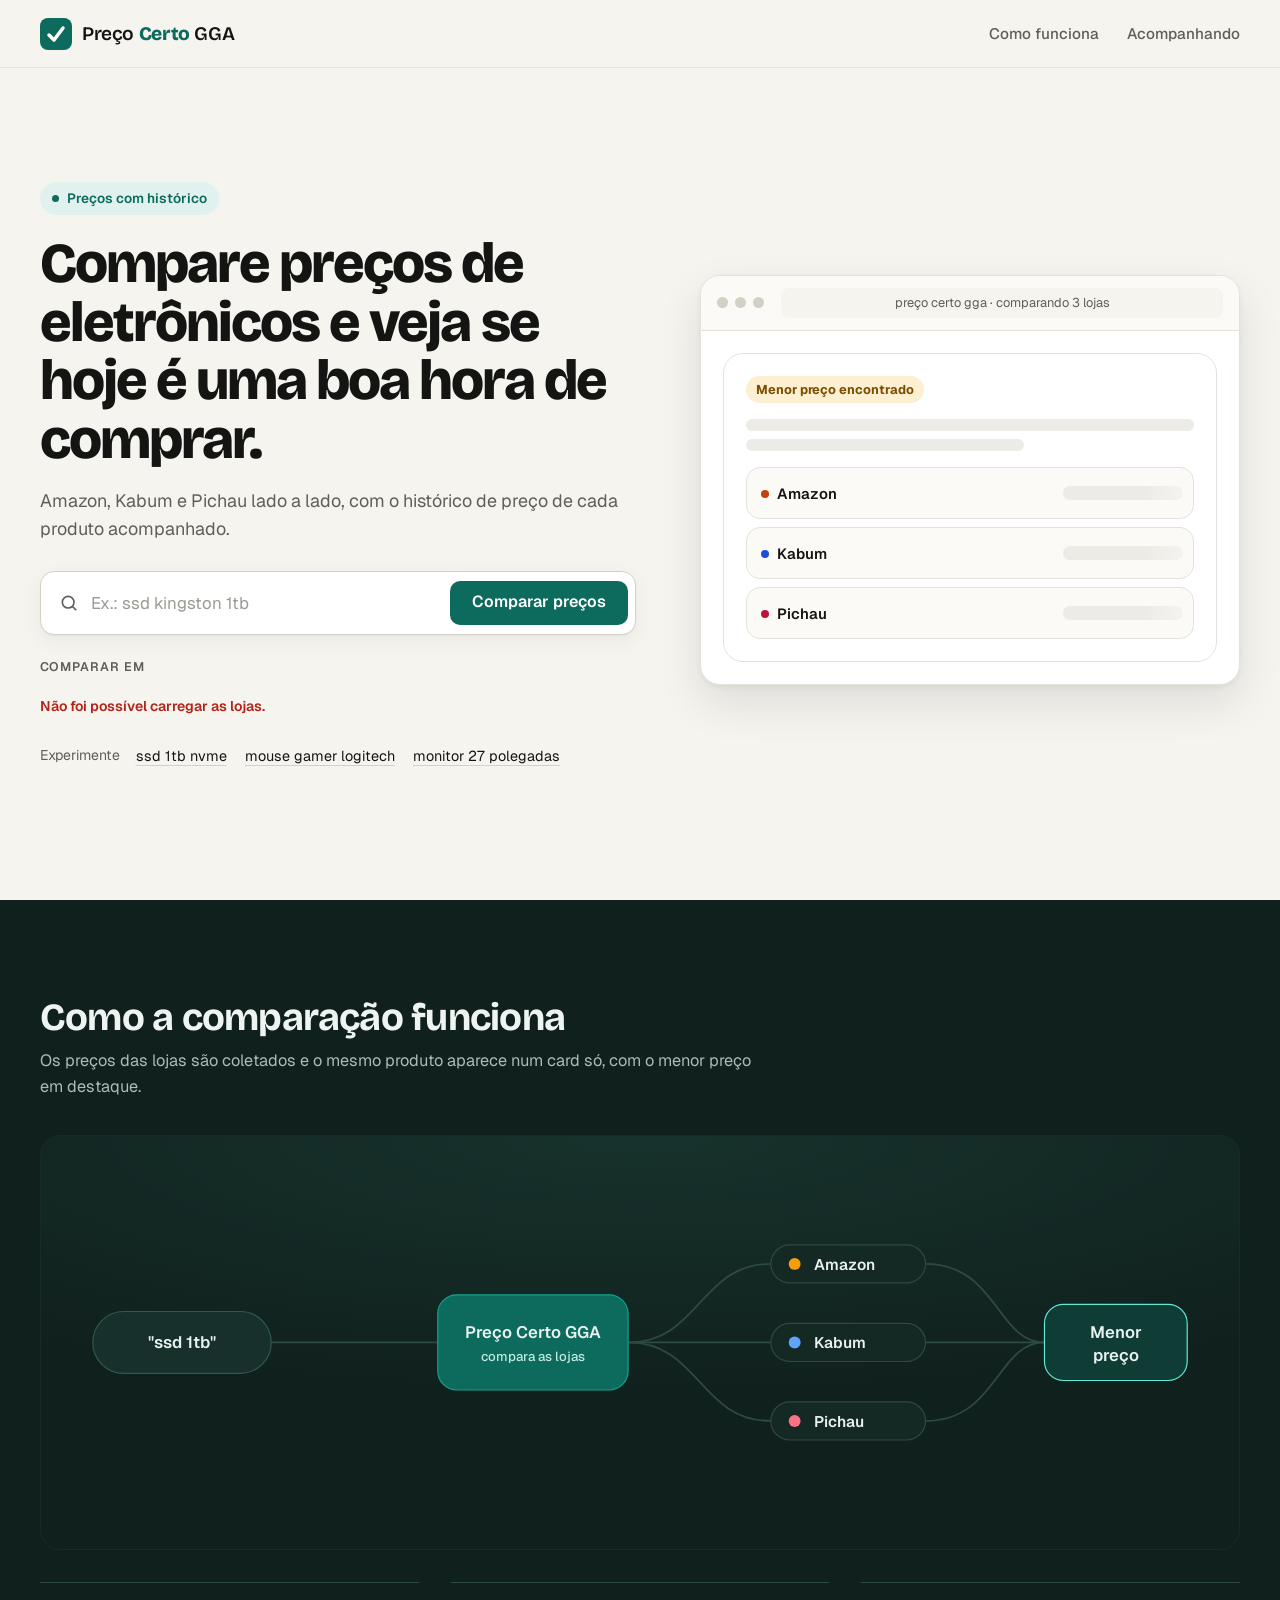
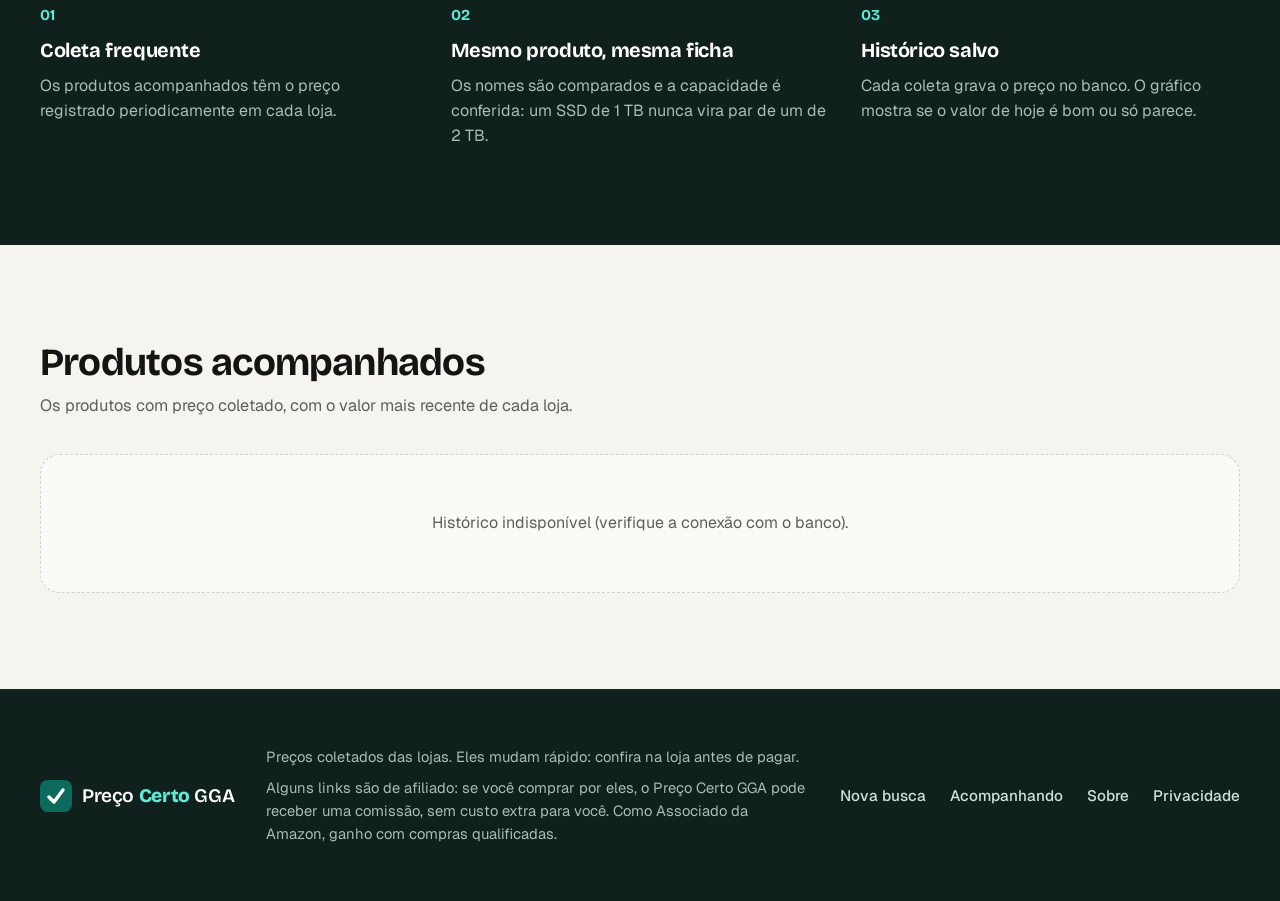
==== commit 04c3903b: "Nome Preço Certo GGA; por enquanto só Amazon, Kabum e Pichau Página inicial sem a promessa de 6 loja" ====
--- a/site/index.html
+++ b/site/index.html
@@ -3,13 +3,13 @@
 <head>
   <meta charset="UTF-8">
   <meta name="viewport" content="width=device-width, initial-scale=1.0">
-  <title>PreçoCerto · compare preços em 6 lojas de uma vez</title>
-  <meta name="description" content="Busque um eletrônico uma vez e veja o preço na Amazon, Kabum, Mercado Livre, Pichau, Terabyte e Magalu lado a lado, com histórico.">
+  <title>Preço Certo GGA · compare preços de eletrônicos com histórico</title>
+  <meta name="description" content="Veja o preço de eletrônicos na Amazon, Kabum e Pichau lado a lado, com o histórico de preço de cada produto.">
   <meta name="page-type" content="software">
   <meta name="site-kind" content="software">
   <meta name="theme-color" content="#f5f4ef">
-  <meta property="og:title" content="PreçoCerto · compare preços em 6 lojas de uma vez">
-  <meta property="og:description" content="Amazon, Kabum, Mercado Livre, Pichau, Terabyte e Magalu lado a lado.">
+  <meta property="og:title" content="Preço Certo GGA · compare preços de eletrônicos com histórico">
+  <meta property="og:description" content="Amazon, Kabum e Pichau lado a lado, com histórico de preços.">
   <link rel="icon" href="data:image/svg+xml,%3Csvg xmlns='http://www.w3.org/2000/svg' viewBox='0 0 32 32'%3E%3Crect width='32' height='32' rx='8' fill='%230d6b5e'/%3E%3Cpath d='M9 17l5 5 9-12' stroke='white' stroke-width='3.5' fill='none' stroke-linecap='round' stroke-linejoin='round'/%3E%3C/svg%3E">
   <link rel="preconnect" href="https://fonts.googleapis.com">
   <link rel="preconnect" href="https://fonts.gstatic.com" crossorigin>
@@ -21,9 +21,9 @@
 
   <header class="topo">
     <div class="wrap topo__conteudo">
-      <a href="/" class="logo" aria-label="PreçoCerto, início">
+      <a href="/" class="logo" aria-label="Preço Certo GGA, início">
         <svg class="logo__marca" viewBox="0 0 32 32" aria-hidden="true"><rect width="32" height="32" rx="8"/><path d="M9 17l5 5 9-12"/></svg>
-        <span>Preço<strong>Certo</strong></span>
+        <span>Preço <strong>Certo</strong> GGA</span>
       </a>
       <nav class="topo__nav" aria-label="Principal">
         <a href="#como-funciona">Como funciona</a>
@@ -37,11 +37,11 @@
     <section class="hero" id="busca" data-enter>
       <div class="wrap hero__grade">
         <div class="hero__texto">
-          <p class="hero__tag">6 lojas · 1 busca</p>
-          <h1>Ache o menor preço de eletrônicos em seis lojas de uma vez.</h1>
+          <p class="hero__tag">Preços com histórico</p>
+          <h1>Compare preços de eletrônicos e veja se hoje é uma boa hora de comprar.</h1>
           <p class="hero__sub">
-            Amazon, Kabum, Mercado Livre, Pichau, Terabyte e Magalu lado a lado,
-            com o histórico de preço de cada produto que você pesquisar.
+            Amazon, Kabum e Pichau lado a lado,
+            com o histórico de preço de cada produto acompanhado.
           </p>
 
           <form id="form-busca" class="busca" role="search">
@@ -70,7 +70,7 @@
         <div class="janela" aria-hidden="true">
           <div class="janela__barra">
             <span></span><span></span><span></span>
-            <p class="janela__url">precocerto · comparando 6 lojas</p>
+            <p class="janela__url">preço certo gga · comparando 3 lojas</p>
           </div>
           <div id="vitrine" class="janela__corpo">
             <article class="card card--demo">
@@ -79,10 +79,7 @@
               <ul class="ofertas">
                 <li class="oferta"><span class="loja loja--amazon">Amazon</span><i class="barra"></i></li>
                 <li class="oferta"><span class="loja loja--kabum">Kabum</span><i class="barra"></i></li>
-                <li class="oferta"><span class="loja loja--mercadolivre">Mercado Livre</span><i class="barra"></i></li>
                 <li class="oferta"><span class="loja loja--pichau">Pichau</span><i class="barra"></i></li>
-                <li class="oferta"><span class="loja loja--terabyte">Terabyte</span><i class="barra"></i></li>
-                <li class="oferta"><span class="loja loja--magalu">Magalu</span><i class="barra"></i></li>
               </ul>
             </article>
           </div>
@@ -106,7 +103,7 @@
       <div class="wrap">
         <div class="secao__cabecalho">
           <h2>Como a comparação funciona</h2>
-          <p class="status">Uma busca sai para todas as lojas marcadas ao mesmo tempo e volta como um card por produto.</p>
+          <p class="status">Os preços das lojas são coletados e o mesmo produto aparece num card só, com o menor preço em destaque.</p>
         </div>
 
         <div class="fluxo" aria-hidden="true">
@@ -114,39 +111,30 @@
             <defs>
               <linearGradient id="g-linha" x1="0" x2="1"><stop offset="0" stop-color="#2dd4bf" stop-opacity=".15"/><stop offset="1" stop-color="#2dd4bf" stop-opacity=".6"/></linearGradient>
             </defs>
-            <!-- linhas: busca -> motor -> 6 lojas -> resultado -->
-            <path class="fluxo__linha" d="M170 150 H330"/>
+            <!-- linhas: busca -> motor -> 3 lojas -> resultado -->
+            <path class="fluxo__linha" d="M170 150 H310"/>
             <g class="fluxo__ramos">
-              <path d="M450 150 C520 150 520 40 590 40"/>
-              <path d="M450 150 C520 150 520 84 590 84"/>
-              <path d="M450 150 C520 150 520 128 590 128"/>
-              <path d="M450 150 C520 150 520 172 590 172"/>
-              <path d="M450 150 C520 150 520 216 590 216"/>
-              <path d="M450 150 C520 150 520 260 590 260"/>
-              <path d="M720 40 C780 40 780 150 820 150"/>
+              <path d="M470 150 C530 150 530 84 590 84"/>
+              <path d="M470 150 H590"/>
+              <path d="M470 150 C530 150 530 216 590 216"/>
               <path d="M720 84 C780 84 780 150 820 150"/>
-              <path d="M720 128 C780 128 780 150 820 150"/>
-              <path d="M720 172 C780 172 780 150 820 150"/>
+              <path d="M720 150 H820"/>
               <path d="M720 216 C780 216 780 150 820 150"/>
-              <path d="M720 260 C780 260 780 150 820 150"/>
             </g>
             <g class="fluxo__pulsos">
-              <path class="p1" d="M170 150 H330"/>
-              <path class="p2" d="M450 150 C520 150 520 40 590 40"/>
-              <path class="p3" d="M450 150 C520 150 520 172 590 172"/>
-              <path class="p4" d="M450 150 C520 150 520 260 590 260"/>
-              <path class="p5" d="M720 128 C780 128 780 150 820 150"/>
+              <path class="p1" d="M170 150 H310"/>
+              <path class="p2" d="M470 150 C530 150 530 84 590 84"/>
+              <path class="p3" d="M470 150 H590"/>
+              <path class="p4" d="M470 150 C530 150 530 216 590 216"/>
+              <path class="p5" d="M720 84 C780 84 780 150 820 150"/>
               <path class="p6" d="M720 216 C780 216 780 150 820 150"/>
             </g>
 
             <g class="fluxo__no"><rect x="20" y="124" width="150" height="52" rx="26"/><text x="95" y="155">"ssd 1tb"</text></g>
-            <g class="fluxo__no fluxo__no--motor"><rect x="330" y="110" width="120" height="80" rx="16"/><text x="390" y="146">PreçoCerto</text><text x="390" y="166" class="fluxo__mini">busca paralela</text></g>
-            <g class="fluxo__loja" style="--c:#f59e0b"><rect x="590" y="24" width="130" height="32" rx="16"/><circle cx="610" cy="40" r="5"/><text x="626" y="45">Amazon</text></g>
-            <g class="fluxo__loja" style="--c:#60a5fa"><rect x="590" y="68" width="130" height="32" rx="16"/><circle cx="610" cy="84" r="5"/><text x="626" y="89">Kabum</text></g>
-            <g class="fluxo__loja" style="--c:#facc15"><rect x="590" y="112" width="130" height="32" rx="16"/><circle cx="610" cy="128" r="5"/><text x="626" y="133">Mercado Livre</text></g>
-            <g class="fluxo__loja" style="--c:#fb7185"><rect x="590" y="156" width="130" height="32" rx="16"/><circle cx="610" cy="172" r="5"/><text x="626" y="177">Pichau</text></g>
-            <g class="fluxo__loja" style="--c:#a3e635"><rect x="590" y="200" width="130" height="32" rx="16"/><circle cx="610" cy="216" r="5"/><text x="626" y="221">Terabyte</text></g>
-            <g class="fluxo__loja" style="--c:#38bdf8"><rect x="590" y="244" width="130" height="32" rx="16"/><circle cx="610" cy="260" r="5"/><text x="626" y="265">Magalu</text></g>
+            <g class="fluxo__no fluxo__no--motor"><rect x="310" y="110" width="160" height="80" rx="16"/><text x="390" y="146">Preço Certo GGA</text><text x="390" y="166" class="fluxo__mini">compara as lojas</text></g>
+            <g class="fluxo__loja" style="--c:#f59e0b"><rect x="590" y="68" width="130" height="32" rx="16"/><circle cx="610" cy="84" r="5"/><text x="626" y="89">Amazon</text></g>
+            <g class="fluxo__loja" style="--c:#60a5fa"><rect x="590" y="134" width="130" height="32" rx="16"/><circle cx="610" cy="150" r="5"/><text x="626" y="155">Kabum</text></g>
+            <g class="fluxo__loja" style="--c:#fb7185"><rect x="590" y="200" width="130" height="32" rx="16"/><circle cx="610" cy="216" r="5"/><text x="626" y="221">Pichau</text></g>
             <g class="fluxo__no fluxo__no--fim"><rect x="820" y="118" width="120" height="64" rx="16"/><text x="880" y="146">Menor</text><text x="880" y="166">preço</text></g>
           </svg>
         </div>
@@ -155,12 +143,11 @@
         <div class="fluxo-m" aria-hidden="true">
           <span class="fluxo-m__no">"ssd 1tb"</span>
           <span class="fluxo-m__seta"></span>
-          <span class="fluxo-m__no fluxo-m__no--motor">PreçoCerto · busca paralela</span>
+          <span class="fluxo-m__no fluxo-m__no--motor">Preço Certo GGA · compara as lojas</span>
           <span class="fluxo-m__seta"></span>
           <div class="fluxo-m__lojas">
             <span style="--c:#f59e0b">Amazon</span><span style="--c:#60a5fa">Kabum</span>
-            <span style="--c:#facc15">Mercado Livre</span><span style="--c:#fb7185">Pichau</span>
-            <span style="--c:#a3e635">Terabyte</span><span style="--c:#38bdf8">Magalu</span>
+            <span style="--c:#fb7185">Pichau</span>
           </div>
           <span class="fluxo-m__seta"></span>
           <span class="fluxo-m__no fluxo-m__no--fim">Menor preço</span>
@@ -168,8 +155,8 @@
 
         <ol class="passos">
           <li>
-            <h3>Busca em paralelo</h3>
-            <p>As lojas marcadas são consultadas ao mesmo tempo. Se uma sair do ar, as outras continuam.</p>
+            <h3>Coleta frequente</h3>
+            <p>Os produtos acompanhados têm o preço registrado periodicamente em cada loja.</p>
           </li>
           <li>
             <h3>Mesmo produto, mesma ficha</h3>
@@ -177,7 +164,7 @@
           </li>
           <li>
             <h3>Histórico salvo</h3>
-            <p>Cada busca grava o preço no banco. O gráfico mostra se o valor de hoje é bom ou só parece.</p>
+            <p>Cada coleta grava o preço no banco. O gráfico mostra se o valor de hoje é bom ou só parece.</p>
           </li>
         </ol>
       </div>
@@ -188,7 +175,7 @@
       <div class="wrap">
         <div class="secao__cabecalho">
           <h2>Produtos acompanhados</h2>
-          <p class="status">Tudo o que já foi pesquisado, com o preço mais recente de cada loja.</p>
+          <p class="status">Os produtos com preço coletado, com o valor mais recente de cada loja.</p>
         </div>
         <div id="lista-acompanhando" class="grade"></div>
       </div>
@@ -197,13 +184,13 @@
 
   <footer class="rodape">
     <div class="wrap rodape__conteudo">
-      <a href="/" class="logo logo--claro" aria-label="PreçoCerto, início">
+      <a href="/" class="logo logo--claro" aria-label="Preço Certo GGA, início">
         <svg class="logo__marca" viewBox="0 0 32 32" aria-hidden="true"><rect width="32" height="32" rx="8"/><path d="M9 17l5 5 9-12"/></svg>
-        <span>Preço<strong>Certo</strong></span>
+        <span>Preço <strong>Certo</strong> GGA</span>
       </a>
       <div class="rodape__textos">
         <p>Preços coletados das lojas. Eles mudam rápido: confira na loja antes de pagar.</p>
-        <p>Alguns links são de afiliado: se você comprar por eles, o PreçoCerto pode receber uma comissão, sem custo extra para você. Como Associado da Amazon, ganho com compras qualificadas.</p>
+        <p>Alguns links são de afiliado: se você comprar por eles, o Preço Certo GGA pode receber uma comissão, sem custo extra para você. Como Associado da Amazon, ganho com compras qualificadas.</p>
       </div>
       <nav class="rodape__links" aria-label="Rodapé">
         <a href="#busca">Nova busca</a>
--- a/site/style.css
+++ b/site/style.css
@@ -1,5 +1,5 @@
 /* =====================================================================
-   PreçoCerto · estilos
+   Preço Certo GGA · estilos
    Tipo: software · fundo claro quente, uma faixa escura, raio suave
    ===================================================================== */
 :root {
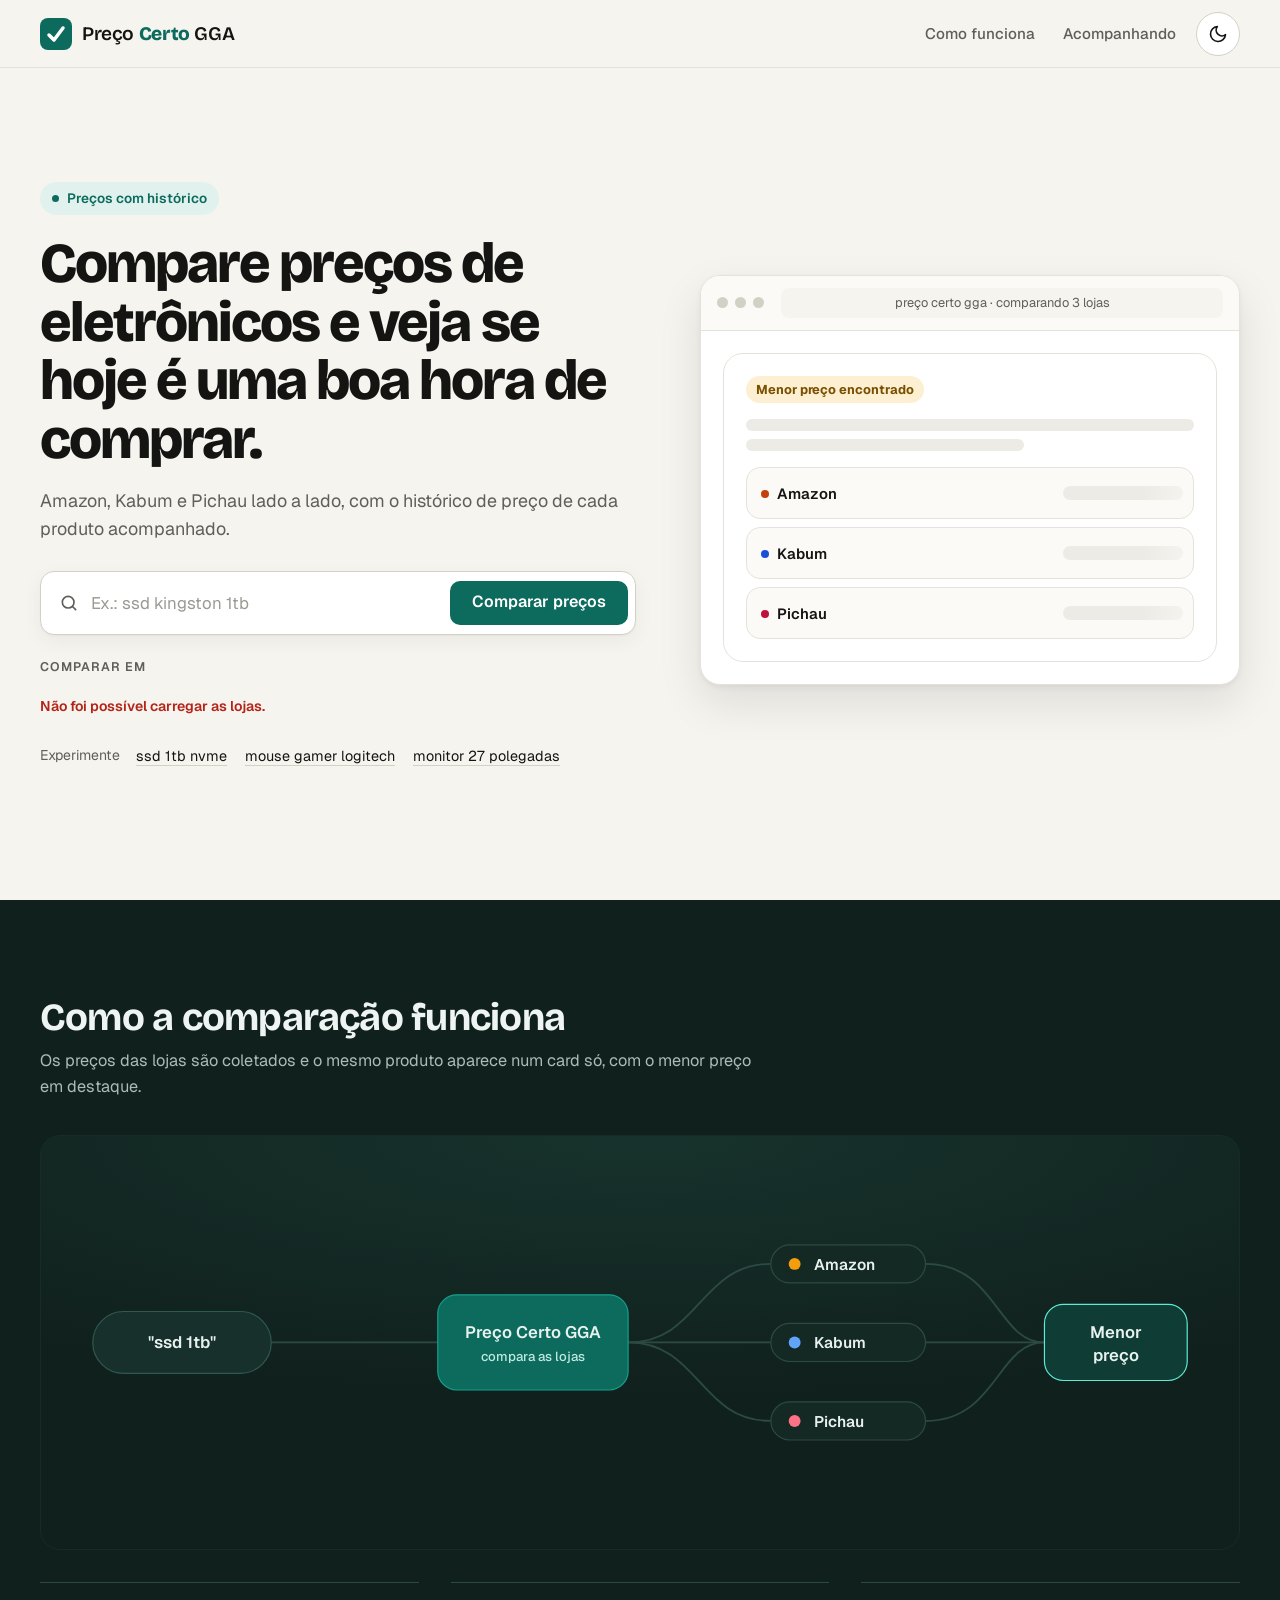
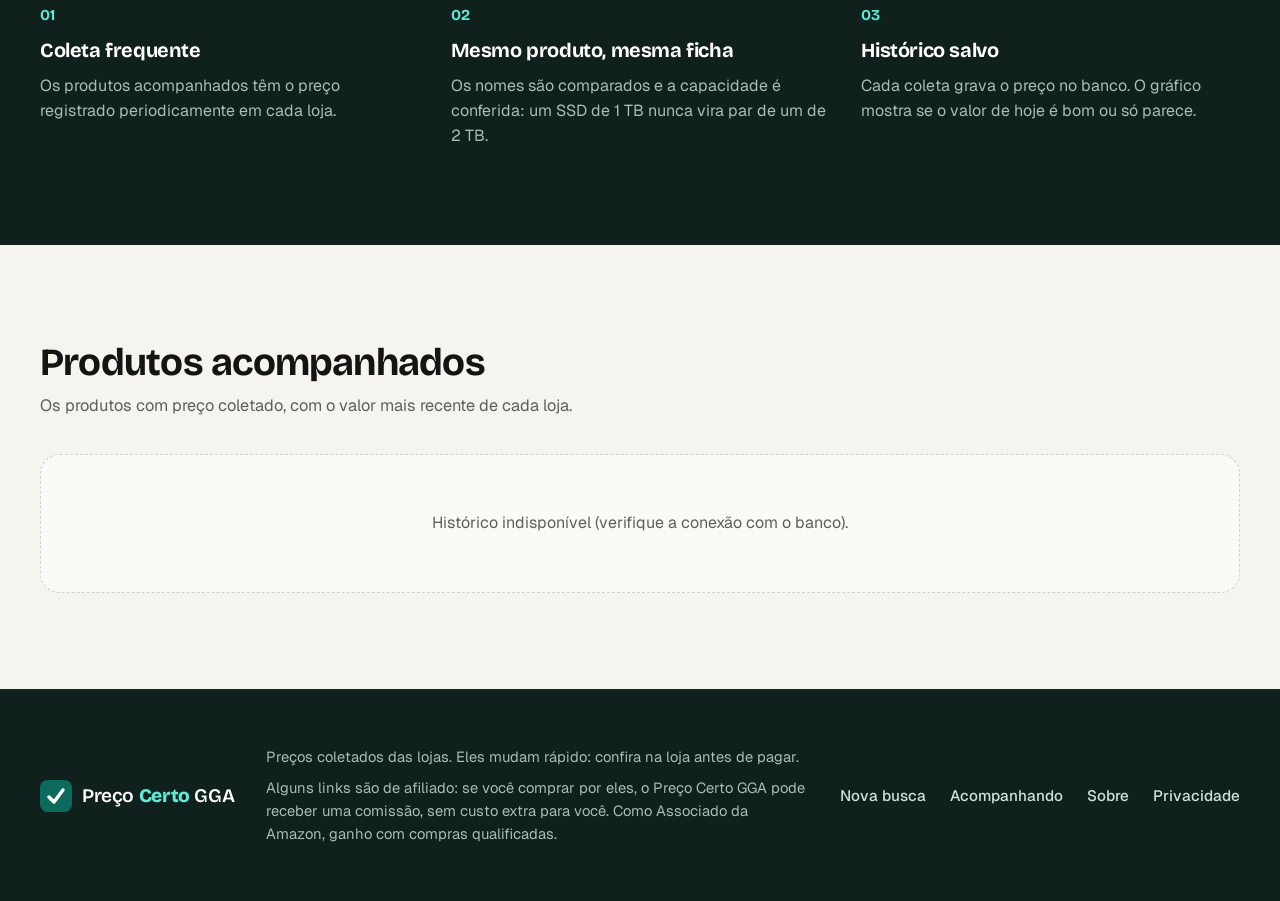
==== commit 6139ad1f: "Botão de tema claro/escuro no topo Segue o tema do sistema até a pessoa escolher; a escolha fica sal" ====
--- a/site/index.html
+++ b/site/index.html
@@ -15,6 +15,7 @@
   <link rel="preconnect" href="https://fonts.gstatic.com" crossorigin>
   <link href="https://fonts.googleapis.com/css2?family=Bricolage+Grotesque:opsz,wght@12..96,600;12..96,700;12..96,800&family=Geist:wght@400;500;600;700&display=swap" rel="stylesheet">
   <link rel="stylesheet" href="style.css">
+  <script src="tema.js"></script>
 </head>
 <body>
   <a class="pular" href="#busca">Pular para a busca</a>
@@ -29,6 +30,7 @@
         <a href="#como-funciona">Como funciona</a>
         <a href="#acompanhando">Acompanhando</a>
       </nav>
+      <button type="button" class="tema" data-tema aria-label="Mudar tema"><svg class="tema__lua" viewBox="0 0 24 24" aria-hidden="true"><path d="M21 12.8A9 9 0 1 1 11.2 3a7 7 0 0 0 9.8 9.8z"/></svg><svg class="tema__sol" viewBox="0 0 24 24" aria-hidden="true"><circle cx="12" cy="12" r="4"/><path d="M12 2v2M12 20v2M4.9 4.9l1.4 1.4M17.7 17.7l1.4 1.4M2 12h2M20 12h2M4.9 19.1l1.4-1.4M17.7 6.3l1.4-1.4"/></svg></button>
     </div>
   </header>
 
--- a/site/style.css
+++ b/site/style.css
@@ -28,6 +28,21 @@
   --fonte-titulo: "Bricolage Grotesque", "Geist", system-ui, sans-serif;
   --fonte: "Geist", system-ui, -apple-system, "Segoe UI", sans-serif;
 
+  /* cores de detalhe (mudam no tema escuro) */
+  --destaque: var(--primaria);      /* texto em destaque: logo, links */
+  --botao: #141413;                 /* botão "Comprar" */
+  --botao-texto: #ffffff;
+  --botao-hover: #33332f;
+  --neutro: #efeee9;                /* selo cinza, botão fechar */
+  --neutro-forte: #e2e0d8;
+  --selo-fundo: #fdf0d2;
+  --selo-texto: #7a4f00;
+  --placeholder: #9a9a93;
+  --erro: #b42318;
+  --esqueleto-1: #ecebe5;
+  --esqueleto-2: #f6f5f0;
+  color-scheme: light;
+
   --r-sm: 10px;
   --r: 14px;
   --r-lg: 20px;
@@ -35,6 +50,82 @@
   --sombra-alta: 0 2px 6px rgba(20, 20, 19, .06), 0 18px 44px rgba(20, 20, 19, .10);
   --topo: 68px;
   --curva: cubic-bezier(.2, .7, .2, 1);
+}
+
+/* ============================ Tema escuro ============================= */
+/* Vale quando a pessoa escolhe "escuro" no botão, ou quando o sistema está
+   escuro e ela não escolheu nada. */
+:root[data-theme="dark"] {
+  --fundo: #0f1412;
+  --superficie: #171d1b;
+  --superficie-2: #1b2220;
+  --texto: #ecefed;
+  --texto-suave: #a3aca8;
+  --borda: #2a3330;
+  --borda-forte: #3a4541;
+  --primaria: #0f7a6b;
+  --primaria-escura: #0d6b5e;
+  --primaria-clara: #12302a;
+  --escuro: #0a0f0e;
+  --escuro-2: #1a2623;
+  --amazon: #fb923c;
+  --kabum: #60a5fa;
+  --mercadolivre: #facc15;
+  --pichau: #fb7185;
+  --terabyte: #a3e635;
+  --magalu: #38bdf8;
+  --destaque: #5eead4;
+  --botao: #ecefed;
+  --botao-texto: #111413;
+  --botao-hover: #ffffff;
+  --neutro: #252c2a;
+  --neutro-forte: #313a37;
+  --selo-fundo: #3a2c0a;
+  --selo-texto: #f5c86b;
+  --placeholder: #6f7975;
+  --erro: #f97066;
+  --esqueleto-1: #1f2624;
+  --esqueleto-2: #2a3330;
+  --sombra: 0 1px 2px rgba(0, 0, 0, .3), 0 6px 20px rgba(0, 0, 0, .25);
+  --sombra-alta: 0 2px 6px rgba(0, 0, 0, .35), 0 18px 44px rgba(0, 0, 0, .45);
+  color-scheme: dark;
+}
+@media (prefers-color-scheme: dark) {
+  :root:not([data-theme="light"]) {
+    --fundo: #0f1412;
+    --superficie: #171d1b;
+    --superficie-2: #1b2220;
+    --texto: #ecefed;
+    --texto-suave: #a3aca8;
+    --borda: #2a3330;
+    --borda-forte: #3a4541;
+    --primaria: #0f7a6b;
+    --primaria-escura: #0d6b5e;
+    --primaria-clara: #12302a;
+    --escuro: #0a0f0e;
+    --escuro-2: #1a2623;
+    --amazon: #fb923c;
+    --kabum: #60a5fa;
+    --mercadolivre: #facc15;
+    --pichau: #fb7185;
+    --terabyte: #a3e635;
+    --magalu: #38bdf8;
+    --destaque: #5eead4;
+    --botao: #ecefed;
+    --botao-texto: #111413;
+    --botao-hover: #ffffff;
+    --neutro: #252c2a;
+    --neutro-forte: #313a37;
+    --selo-fundo: #3a2c0a;
+    --selo-texto: #f5c86b;
+    --placeholder: #6f7975;
+    --erro: #f97066;
+    --esqueleto-1: #1f2624;
+    --esqueleto-2: #2a3330;
+    --sombra: 0 1px 2px rgba(0, 0, 0, .3), 0 6px 20px rgba(0, 0, 0, .25);
+    --sombra-alta: 0 2px 6px rgba(0, 0, 0, .35), 0 18px 44px rgba(0, 0, 0, .45);
+    color-scheme: dark;
+  }
 }
 
 *, *::before, *::after { box-sizing: border-box; }
@@ -56,7 +147,7 @@
 .pular {
   position: fixed; left: 16px; top: 12px; z-index: 50; transform: translateY(-200%); transition: transform .2s;
   padding: 10px 16px; border-radius: var(--r-sm);
-  background: var(--texto); color: #fff; font-weight: 600; text-decoration: none;
+  background: var(--botao); color: var(--botao-texto); font-weight: 600; text-decoration: none;
 }
 .pular:focus-visible { transform: none; }
 :focus-visible { outline: 3px solid color-mix(in srgb, var(--primaria) 45%, transparent); outline-offset: 3px; }
@@ -70,13 +161,31 @@
 }
 .topo__conteudo { display: flex; align-items: center; justify-content: space-between; height: 100%; }
 .logo { display: inline-flex; align-items: center; gap: 10px; text-decoration: none; font-family: var(--fonte-titulo); font-size: 1.2rem; font-weight: 600; letter-spacing: -.02em; }
-.logo strong { color: var(--primaria); font-weight: 800; }
+.logo strong { color: var(--destaque); font-weight: 800; }
 .logo__marca { width: 32px; height: 32px; }
 .logo__marca rect { fill: var(--primaria); }
 .logo__marca path { fill: none; stroke: #fff; stroke-width: 3.5; stroke-linecap: round; stroke-linejoin: round; }
 .logo--claro strong { color: #5eead4; }
 
-.topo__nav { display: flex; gap: 28px; }
+.topo__nav { display: flex; gap: 28px; margin-left: auto; margin-right: 20px; }
+
+/* Botão de tema (lua no claro, sol no escuro) */
+.tema {
+  display: inline-grid; place-items: center; flex: none;
+  width: 44px; height: 44px; border-radius: 50%; cursor: pointer;
+  background: var(--superficie); color: var(--texto);
+  border: 1px solid var(--borda-forte);
+  transition: border-color .2s, transform .2s var(--curva);
+}
+.tema:hover { border-color: var(--texto-suave); transform: rotate(-12deg); }
+.tema svg { width: 20px; height: 20px; fill: none; stroke: currentColor; stroke-width: 2; stroke-linecap: round; stroke-linejoin: round; }
+.tema__sol { display: none; }
+:root[data-theme="dark"] .tema__sol { display: block; }
+:root[data-theme="dark"] .tema__lua { display: none; }
+@media (prefers-color-scheme: dark) {
+  :root:not([data-theme="light"]) .tema__sol { display: block; }
+  :root:not([data-theme="light"]) .tema__lua { display: none; }
+}
 .topo__nav a, .rodape__links a {
   position: relative; text-decoration: none; font-weight: 500; font-size: .95rem; color: var(--texto-suave);
   padding: 10px 0; transition: color .2s;
@@ -98,7 +207,7 @@
 .hero__tag {
   display: inline-flex; align-items: center; gap: 8px; margin: 0 0 20px;
   padding: 6px 12px; border-radius: 999px;
-  background: var(--primaria-clara); color: var(--primaria);
+  background: var(--primaria-clara); color: var(--destaque);
   font-weight: 600; font-size: .85rem;
 }
 .hero__tag::before { content: ""; width: 7px; height: 7px; border-radius: 50%; background: currentColor; }
@@ -129,13 +238,13 @@
 .busca:focus-within { border-color: var(--primaria); box-shadow: 0 0 0 4px var(--primaria-clara), var(--sombra); }
 .busca__icone { width: 20px; height: 20px; flex: none; fill: none; stroke: var(--texto-suave); stroke-width: 2; stroke-linecap: round; }
 .busca input { flex: 1; min-width: 0; border: 0; outline: 0; background: transparent; font: inherit; font-size: 1.05rem; padding: 11px 4px; color: var(--texto); }
-.busca input::placeholder { color: #9a9a93; }
+.busca input::placeholder { color: var(--placeholder); }
 
 /* ============================ Seletor de lojas ======================== */
 .lojas { border: 0; margin: 22px 0 0; padding: 0; }
 .lojas legend { padding: 0; margin-bottom: 10px; font-size: .78rem; font-weight: 600; letter-spacing: .08em; text-transform: uppercase; color: var(--texto-suave); }
 .lojas__lista { display: flex; flex-wrap: wrap; gap: 8px; }
-.lojas__aviso { margin: 10px 0 0; color: #b42318; font-size: .88rem; font-weight: 600; }
+.lojas__aviso { margin: 10px 0 0; color: var(--erro); font-size: .88rem; font-weight: 600; }
 
 .loja--amazon, .opcao-loja--amazon { --cor: var(--amazon); }
 .loja--kabum, .opcao-loja--kabum { --cor: var(--kabum); }
@@ -171,7 +280,7 @@
   text-decoration: underline; text-decoration-color: var(--borda-forte); text-underline-offset: 4px;
   transition: text-decoration-color .2s, color .2s;
 }
-.chip:hover { color: var(--primaria); text-decoration-color: currentColor; }
+.chip:hover { color: var(--destaque); text-decoration-color: currentColor; }
 
 /* =============================== Janela =============================== */
 .janela {
@@ -195,10 +304,10 @@
 
 /* card de exemplo: barras no lugar dos preços, destaque passeando */
 .demo-titulo { display: grid; gap: 8px; }
-.demo-titulo i { display: block; height: 12px; border-radius: 6px; background: #ecebe5; }
+.demo-titulo i { display: block; height: 12px; border-radius: 6px; background: var(--esqueleto-1); }
 .demo-titulo i:last-child { width: 62%; }
 .card--demo .oferta { grid-template-columns: 1fr 120px; min-height: 52px; animation: destaque 3.6s infinite; }
-.card--demo .barra { display: block; height: 14px; border-radius: 7px; background: linear-gradient(90deg, #ecebe5 30%, #f6f5f0 50%, #ecebe5 70%); background-size: 220% 100%; animation: brilho 1.8s linear infinite; }
+.card--demo .barra { display: block; height: 14px; border-radius: 7px; background: linear-gradient(90deg, var(--esqueleto-1) 30%, var(--esqueleto-2) 50%, var(--esqueleto-1) 70%); background-size: 220% 100%; animation: brilho 1.8s linear infinite; }
 .card--demo .oferta:nth-child(1) { animation-delay: 0s; }
 .card--demo .oferta:nth-child(2) { animation-delay: .6s; }
 .card--demo .oferta:nth-child(3) { animation-delay: 1.2s; }
@@ -222,8 +331,9 @@
 .btn--primario { background: var(--primaria); color: #fff; padding: 0 22px; }
 .btn--primario:hover { background: var(--primaria-escura); box-shadow: 0 6px 16px color-mix(in srgb, var(--primaria) 30%, transparent); }
 .btn--primario:disabled { opacity: .65; cursor: wait; transform: none; }
-.btn--comprar { padding: 0 16px; font-size: .9rem; background: var(--texto); color: #fff; }
-.btn--comprar:hover { background: #33332f; }
+.btn--comprar { padding: 0 16px; font-size: .9rem; background: var(--botao); color: var(--botao-texto); }
+.btn--comprar:hover { background: var(--botao-hover); }
+.oferta--melhor .btn--comprar { color: #fff; }
 .btn--secundario { padding: 0 16px; font-size: .9rem; background: transparent; color: var(--texto); border: 1px solid var(--borda-forte); }
 .btn--secundario:hover { border-color: var(--texto); }
 
@@ -300,8 +410,8 @@
 .grade .card:hover { box-shadow: var(--sombra-alta); transform: translateY(-2px); }
 
 .card__topo { display: flex; justify-content: space-between; align-items: center; gap: 8px; min-height: 26px; }
-.selo { padding: 4px 10px; border-radius: 999px; background: #fdf0d2; color: #7a4f00; font-size: .8rem; font-weight: 700; white-space: nowrap; }
-.selo--igual { background: #efeee9; color: var(--texto-suave); }
+.selo { padding: 4px 10px; border-radius: 999px; background: var(--selo-fundo); color: var(--selo-texto); font-size: .8rem; font-weight: 700; white-space: nowrap; }
+.selo--igual { background: var(--neutro); color: var(--texto-suave); }
 .similar { font-size: .78rem; color: var(--texto-suave); text-align: right; }
 
 .card__titulo {
@@ -336,7 +446,7 @@
 .minimo { font-size: .85rem; color: var(--texto-suave); }
 
 /* ============================ Carregamento ============================ */
-.esqueleto { height: 300px; border-radius: var(--r-lg); background: linear-gradient(90deg, #ebeae4 25%, #f4f3ee 50%, #ebeae4 75%); background-size: 200% 100%; animation: brilho 1.4s infinite linear; }
+.esqueleto { height: 300px; border-radius: var(--r-lg); background: linear-gradient(90deg, var(--esqueleto-1) 25%, var(--esqueleto-2) 50%, var(--esqueleto-1) 75%); background-size: 200% 100%; animation: brilho 1.4s infinite linear; }
 .vazio {
   grid-column: 1 / -1; text-align: center; padding: 56px 24px;
   border: 1px dashed var(--borda-forte); border-radius: var(--r-lg); color: var(--texto-suave);
@@ -345,12 +455,12 @@
 @keyframes brilho { from { background-position: 100% 0; } to { background-position: -100% 0; } }
 
 /* ================================ Modal =============================== */
-.modal { width: min(680px, 100% - 32px); padding: 24px; border: 0; border-radius: var(--r-lg); box-shadow: var(--sombra-alta); }
+.modal { width: min(680px, 100% - 32px); padding: 24px; border: 0; border-radius: var(--r-lg); box-shadow: var(--sombra-alta); background: var(--superficie); color: var(--texto); }
 .modal::backdrop { background: rgba(16, 32, 29, .5); backdrop-filter: blur(3px); }
 .modal__cabecalho { display: flex; justify-content: space-between; align-items: start; gap: 16px; margin-bottom: 14px; }
 .modal h2 { font-family: var(--fonte); font-size: 1.05rem; font-weight: 600; letter-spacing: -.01em; }
-.modal__fechar { border: 0; background: #efeee9; width: 44px; height: 44px; border-radius: 50%; font-size: 1.4rem; cursor: pointer; flex: none; transition: background .2s; }
-.modal__fechar:hover { background: #e2e0d8; }
+.modal__fechar { border: 0; background: var(--neutro); color: var(--texto); width: 44px; height: 44px; border-radius: 50%; font-size: 1.4rem; cursor: pointer; flex: none; transition: background .2s; }
+.modal__fechar:hover { background: var(--neutro-forte); }
 .grafico svg { width: 100%; height: auto; display: block; }
 .grafico .eixo { font-size: 11px; fill: var(--texto-suave); font-family: var(--fonte); }
 .grafico .grade-linha { stroke: var(--borda); }
@@ -371,7 +481,7 @@
 .pagina__texto p, .pagina__texto ul { margin: 0 0 14px; }
 .pagina__texto ul { padding-left: 1.2em; }
 .pagina__texto li { margin-bottom: 8px; }
-.pagina__texto a { color: var(--primaria); text-decoration: underline; text-underline-offset: 2px; }
+.pagina__texto a { color: var(--destaque); text-decoration: underline; text-underline-offset: 2px; }
 .pagina__lead { font-size: 1.12rem; }
 .pagina__data { font-size: .9rem; opacity: .7; margin-top: -8px !important; }
 .rodape__links { display: flex; gap: 24px; }
@@ -392,6 +502,7 @@
 @media (max-width: 640px) {
   .wrap { width: calc(100% - 32px); }
   .topo__nav { display: none; }
+  .tema { margin-left: auto; }
   .secao { padding: 64px 0; }
   .busca { flex-wrap: wrap; padding: 6px 6px 6px 14px; }
   .busca input { flex-basis: calc(100% - 40px); }
